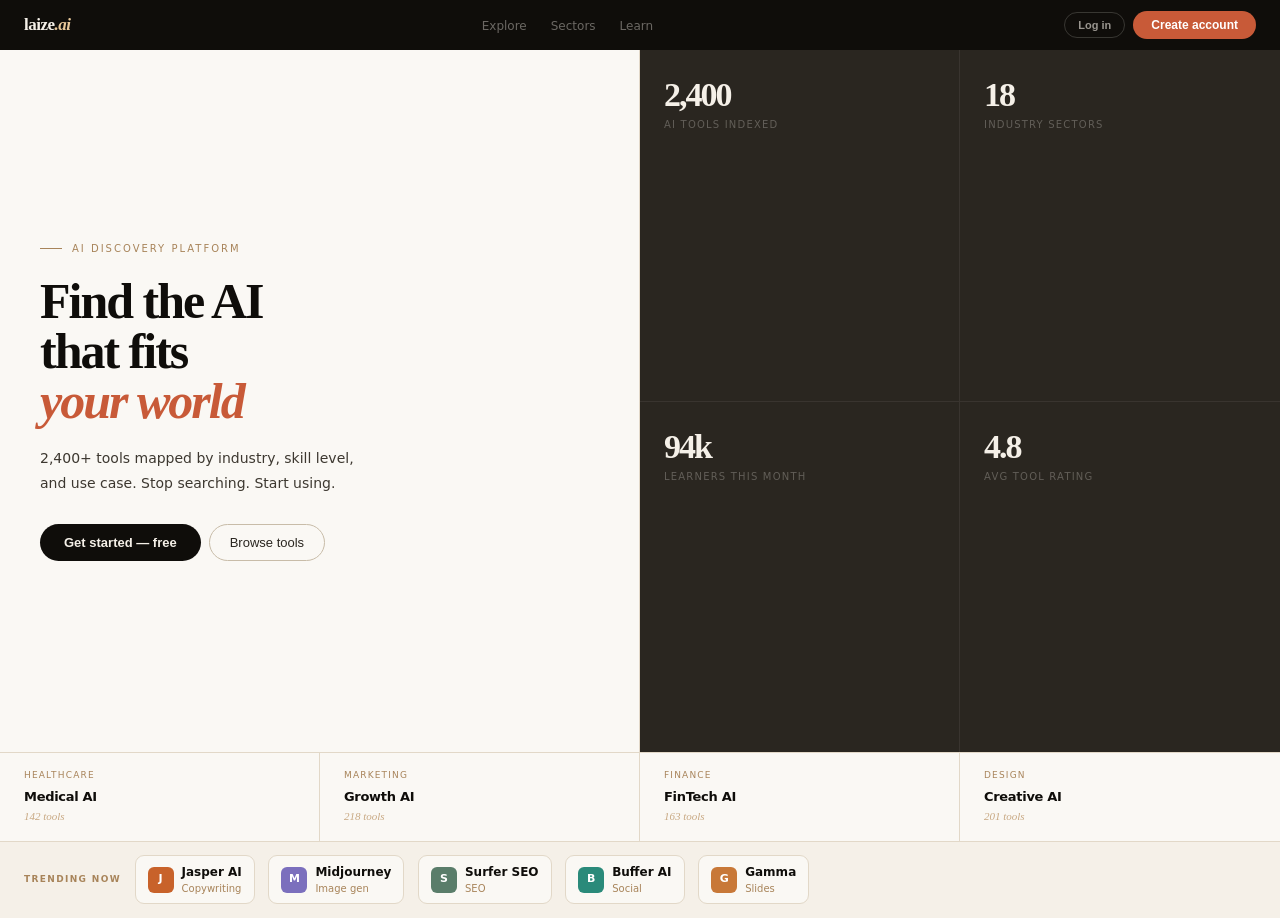
==== index.html @ 20dba7f0 "Add files via upload" ====
<!DOCTYPE html>
<html lang="en">
<head>
<meta charset="UTF-8"/>
<meta name="viewport" content="width=device-width,initial-scale=1.0"/>
<title>laize.ai — Find the AI that fits your world</title>
<style>
*{box-sizing:border-box;margin:0;padding:0}
:root{
  --ink:#0f0d0a;--ink2:#2a2620;--ink3:#3d3830;
  --sand:#f5f0e8;--sand2:#ede6d8;--sand3:#e2d8c8;--sand4:#c8bca8;
  --warm:#c8a882;--warm2:#a8845a;
  --sage2:#5a7d6a;--sage3:#d8e8dc;
  --rust:#c85a38;--rust2:#e87850;--rust3:#f5e0d8;
  --clay2:#e8c89a;
  --cream:#faf8f4;--r:12px;
}
*,*::before,*::after{box-sizing:border-box}
html{scroll-behavior:smooth}
body{
  background:var(--sand2);
  font-family:system-ui,-apple-system,'Segoe UI',sans-serif;
  color:var(--ink);line-height:1.5;font-size:14px;
  -webkit-font-smoothing:antialiased;min-height:100vh;
}

/* ── SCREEN ROUTING ── */
.screen{display:none}
.screen.active{display:block}
.hidden{display:none!important}

/* ── NAV ── */
.nav{
  background:var(--ink);height:50px;
  display:flex;align-items:center;justify-content:space-between;
  padding:0 1.5rem;position:sticky;top:0;z-index:99;
}
.logo{
  font-family:Georgia,serif;font-size:17px;font-weight:700;
  color:var(--sand);letter-spacing:-.5px;text-decoration:none;
}
.logo em{font-style:italic;color:var(--clay2)}
.nav-links{display:flex;gap:1.5rem;list-style:none}
.nav-links a{
  font-size:12px;color:rgba(245,240,232,.4);
  text-decoration:none;transition:color .2s;cursor:pointer;
}
.nav-links a:hover,.nav-links a.on{color:var(--sand)}
.nav-r{display:flex;gap:8px;align-items:center}
.nav-user{font-size:11px;color:rgba(245,240,232,.35)}
.pill{
  background:var(--rust);color:#fff;border:none;
  border-radius:100px;padding:7px 18px;font-size:12px;
  font-weight:600;cursor:pointer;transition:all .2s;white-space:nowrap;
}
.pill:hover{background:var(--rust2)}
.pill.ghost{
  background:transparent;
  border:1.5px solid rgba(245,240,232,.18);
  color:rgba(245,240,232,.6);
}
.pill.ghost:hover{border-color:rgba(245,240,232,.45);color:var(--sand)}
.pill.sm{padding:6px 13px;font-size:11px}

/* ── BUTTONS ── */
.btn-ink{
  background:var(--ink);color:var(--sand);border:none;
  border-radius:100px;padding:11px 24px;font-size:13px;
  font-weight:600;cursor:pointer;transition:all .2s;
}
.btn-ink:hover{background:var(--ink2)}
.btn-out{
  background:transparent;color:var(--ink2);
  border:1.5px solid var(--sand4);border-radius:100px;
  padding:10px 20px;font-size:13px;cursor:pointer;transition:all .2s;
}
.btn-out:hover{border-color:var(--ink2)}

/* ── BADGES ── */
.bdg{border-radius:100px;padding:3px 9px;font-size:10px;font-weight:600}
.bdg-free{background:var(--sage3);color:var(--sage2)}
.bdg-paid{background:var(--rust3);color:var(--rust)}
.bdg-level{background:var(--sand3);color:var(--warm2)}

/* ─────────────────────────
   SCREEN B — LANDING
───────────────────────── */
.b-hero{
  display:grid;grid-template-columns:1fr 1fr;
  min-height:calc(100vh - 50px - 96px - 52px);
}
.b-left{
  padding:3rem 2.5rem;display:flex;flex-direction:column;
  justify-content:center;border-right:1px solid var(--sand3);
  background:var(--cream);
}
.b-eye{
  font-size:10px;letter-spacing:.2em;text-transform:uppercase;
  color:var(--warm2);margin-bottom:1.25rem;
  display:flex;align-items:center;gap:10px;
}
.b-eye::before{
  content:'';width:22px;height:1px;
  background:var(--warm2);flex-shrink:0;
}
.b-h1{
  font-family:Georgia,serif;
  font-size:clamp(30px,4vw,50px);font-weight:700;
  letter-spacing:-2px;line-height:1;color:var(--ink);
  margin-bottom:1.25rem;
}
.b-h1 em{font-style:italic;color:var(--rust)}
.b-sub{
  font-size:14px;color:var(--ink3);line-height:1.8;
  max-width:320px;margin-bottom:1.75rem;
}
.b-acts{display:flex;gap:8px}
.b-right{
  background:var(--ink2);
  display:grid;grid-template-columns:1fr 1fr;
}
.b-stat{
  padding:1.75rem 1.5rem;
  border-right:1px solid rgba(245,240,232,.07);
  border-bottom:1px solid rgba(245,240,232,.07);
}
.b-stat:nth-child(2){border-right:none}
.b-stat:nth-child(3){border-bottom:none}
.b-stat:nth-child(4){border-right:none;border-bottom:none}
.b-sn{
  font-family:Georgia,serif;font-size:34px;font-weight:700;
  color:var(--sand);letter-spacing:-2px;line-height:1;
}
.b-sl{
  font-size:10px;color:rgba(245,240,232,.28);
  text-transform:uppercase;letter-spacing:.12em;margin-top:5px;
}
.b-secs{
  display:grid;grid-template-columns:repeat(4,1fr);
  background:var(--cream);border-top:1px solid var(--sand3);
}
.b-sec{
  padding:1rem 1.5rem;border-right:1px solid var(--sand3);
  cursor:pointer;transition:background .2s;
}
.b-sec:last-child{border-right:none}
.b-sec:hover{background:var(--sand)}
.b-sec-l{
  font-size:9px;letter-spacing:.13em;text-transform:uppercase;
  color:var(--warm2);margin-bottom:4px;
}
.b-sec-n{
  font-size:13px;font-weight:700;color:var(--ink);
  letter-spacing:-.3px;margin-bottom:2px;
}
.b-sec-c{
  font-size:11px;color:var(--warm);
  font-family:Georgia,serif;font-style:italic;
}
.b-bar{
  background:var(--sand);border-top:1px solid var(--sand3);
  padding:.85rem 1.5rem;display:flex;
  align-items:center;gap:.85rem;overflow-x:auto;
}
.b-bar-l{
  font-size:9px;letter-spacing:.15em;text-transform:uppercase;
  color:var(--warm2);font-weight:600;white-space:nowrap;
}
.b-chip{
  background:var(--cream);border:1px solid var(--sand3);
  border-radius:9px;padding:7px 12px;
  display:flex;align-items:center;gap:8px;
  cursor:pointer;transition:all .2s;flex-shrink:0;
}
.b-chip:hover{border-color:var(--warm);background:#fff}
.tlogo{
  width:26px;height:26px;border-radius:6px;
  font-size:11px;font-weight:800;color:#fff;
  display:flex;align-items:center;justify-content:center;flex-shrink:0;
}
.tn{font-size:12px;font-weight:700;color:var(--ink)}
.tc{font-size:10px;color:var(--warm2)}

/* ─────────────────────────
   SCREEN OB — ONBOARDING
───────────────────────── */
.trail{
  display:flex;align-items:center;
  padding:.85rem 1.5rem;background:var(--sand);
  border-bottom:1px solid var(--sand3);
}
.ts{
  display:flex;align-items:center;gap:7px;
  font-size:10px;letter-spacing:.1em;
  text-transform:uppercase;font-weight:600;color:var(--sand4);
}
.ts.done{color:var(--sage2)}
.ts.active{color:var(--ink)}
.td{
  width:20px;height:20px;border-radius:50%;
  border:1.5px solid currentColor;
  display:flex;align-items:center;justify-content:center;
  font-size:9px;flex-shrink:0;transition:all .3s;
}
.ts.done .td{background:var(--sage2);border-color:var(--sage2);color:#fff}
.ts.active .td{background:var(--ink);border-color:var(--ink);color:var(--sand)}
.tl{
  flex:1;height:1px;background:var(--sand3);
  margin:0 7px;max-width:40px;transition:background .3s;
}
.tl.done{background:var(--sage2)}
.ob-wrap{
  background:var(--cream);
  min-height:calc(100vh - 100px);
  display:flex;align-items:center;
  justify-content:center;padding:2.5rem 1.5rem;
}
.ob-in{width:100%;max-width:520px}
.ob-sl{
  font-size:9px;letter-spacing:.2em;text-transform:uppercase;
  color:var(--warm2);margin-bottom:1.25rem;text-align:center;
}
.ob-h{
  font-family:Georgia,serif;font-size:26px;font-weight:700;
  letter-spacing:-1px;color:var(--ink);
  text-align:center;margin-bottom:.4rem;
}
.ob-h em{font-style:italic;color:var(--rust)}
.ob-sub{
  font-size:13px;color:var(--warm2);
  text-align:center;margin-bottom:2rem;
}
.ob-grid{
  display:grid;grid-template-columns:1fr 1fr;
  gap:9px;margin-bottom:1.75rem;
}
.ob-card{
  background:var(--sand);border:1.5px solid var(--sand3);
  border-radius:var(--r);padding:1.1rem 1rem;
  cursor:pointer;transition:all .2s;
  text-align:center;user-select:none;
}
.ob-card:hover{border-color:var(--warm);background:var(--cream)}
.ob-card.picked{border-color:var(--ink);background:var(--ink)}
.ob-card.picked .ob-ct{color:var(--sand)}
.ob-card.picked .ob-cs{color:rgba(245,240,232,.4)}
.ob-ci{font-size:22px;margin-bottom:7px}
.ob-ct{
  font-size:13px;font-weight:700;color:var(--ink);
  margin-bottom:2px;letter-spacing:-.3px;
}
.ob-cs{font-size:11px;color:var(--warm2)}
.ob-foot{display:flex;justify-content:space-between;align-items:center}
.ob-skip{
  font-size:11px;color:var(--warm2);cursor:pointer;
  text-decoration:underline;text-underline-offset:3px;
  transition:color .2s;
}
.ob-skip:hover{color:var(--ink2)}
.ob-btn{
  background:var(--ink);color:var(--sand);border:none;
  border-radius:100px;padding:11px 28px;font-size:12px;
  font-weight:600;cursor:pointer;transition:all .2s;
  opacity:.32;pointer-events:none;
}
.ob-btn.ready{opacity:1;pointer-events:all}
.ob-btn.ready:hover{background:var(--ink2)}

/* ─────────────────────────
   SHARED SHELL (A + C)
───────────────────────── */
.shell{
  display:grid;grid-template-columns:186px 1fr;
  min-height:calc(100vh - 50px);background:var(--cream);
}
.sb{
  background:var(--ink);padding:1.35rem 1.1rem;
  display:flex;flex-direction:column;gap:3px;
  position:sticky;top:50px;
  height:calc(100vh - 50px);overflow-y:auto;
}
.sb-logo{
  font-family:Georgia,serif;font-size:16px;font-weight:700;
  color:var(--sand);letter-spacing:-.5px;
  padding-bottom:1.1rem;
  border-bottom:1px solid rgba(245,240,232,.08);
  margin-bottom:.65rem;
}
.sb-logo em{font-style:italic;color:var(--clay2)}
.snav{
  display:flex;align-items:center;gap:8px;
  padding:8px 10px;border-radius:8px;
  font-size:12px;color:rgba(245,240,232,.42);
  cursor:pointer;transition:all .2s;
}
.snav:hover,.snav.on{
  background:rgba(245,240,232,.08);color:var(--sand);
}
.sdot{
  width:5px;height:5px;border-radius:50%;
  background:var(--rust);flex-shrink:0;
  opacity:0;transition:opacity .2s;
}
.snav.on .sdot{opacity:1}
.slbl{
  font-size:9px;letter-spacing:.14em;text-transform:uppercase;
  color:rgba(245,240,232,.2);
  margin:.9rem 0 .3rem 10px;font-weight:600;
}
.sitm{
  padding:6px 10px;border-radius:7px;
  font-size:11px;color:rgba(245,240,232,.35);
  cursor:pointer;transition:all .2s;
}
.sitm:hover{
  background:rgba(245,240,232,.06);
  color:rgba(245,240,232,.62);
}
.sitm.muted{color:rgba(245,240,232,.16)}
.sb-foot{
  margin-top:auto;padding-top:.85rem;
  border-top:1px solid rgba(245,240,232,.07);
}
.suser{display:flex;align-items:center;gap:8px}
.sav{
  width:28px;height:28px;border-radius:50%;
  background:var(--rust3);display:flex;
  align-items:center;justify-content:center;
  font-size:10px;font-weight:700;color:var(--rust);flex-shrink:0;
}
.sun{font-size:11px;font-weight:600;color:rgba(245,240,232,.52)}
.sur{font-size:10px;color:rgba(245,240,232,.22)}
.main{padding:1.5rem;overflow:hidden}
.sec-lbl{
  font-size:9px;letter-spacing:.13em;
  text-transform:uppercase;color:var(--warm2);font-weight:600;
}

/* ── SCREEN A COMPONENTS ── */
.welcome{
  background:var(--ink);border-radius:var(--r);
  padding:1.35rem;margin-bottom:1.1rem;
  display:flex;justify-content:space-between;
  align-items:center;gap:1rem;
}
.wh{
  font-family:Georgia,serif;font-size:19px;font-weight:700;
  color:var(--sand);letter-spacing:-.5px;margin-bottom:3px;
}
.wh em{font-style:italic;color:var(--clay2)}
.ws{font-size:12px;color:rgba(245,240,232,.38)}
.wbdg{
  background:rgba(200,90,56,.22);
  border:1px solid rgba(200,90,56,.32);
  border-radius:100px;padding:5px 14px;
  font-size:11px;font-weight:600;color:var(--rust2);
  white-space:nowrap;flex-shrink:0;
}
.stat-row{display:grid;gap:9px;margin-bottom:1.1rem}
.sc{
  background:var(--sand);border:1px solid var(--sand3);
  border-radius:var(--r);padding:1rem;
  cursor:pointer;transition:all .2s;
}
.sc:hover{
  border-color:var(--warm);background:var(--cream);
  transform:translateY(-2px);
}
.sc-l{
  font-size:9px;letter-spacing:.13em;text-transform:uppercase;
  color:var(--warm2);margin-bottom:.5rem;font-weight:600;
}
.sc-v{
  font-family:Georgia,serif;font-size:26px;font-weight:700;
  color:var(--ink);letter-spacing:-1px;line-height:1;
}
.sc-s{font-size:11px;color:var(--warm2);margin-top:3px}
.tool-list{
  display:flex;flex-direction:column;
  gap:7px;margin-top:.65rem;
}
.ti-row{
  background:var(--sand);border:1px solid var(--sand3);
  border-radius:var(--r);padding:.8rem 1rem;
  display:flex;align-items:center;gap:11px;
  cursor:pointer;transition:all .2s;
}
.ti-row:hover{border-color:var(--warm);background:var(--cream)}
.tl32{
  width:32px;height:32px;border-radius:8px;
  font-size:13px;font-weight:800;color:#fff;
  display:flex;align-items:center;justify-content:center;flex-shrink:0;
}
.ti-n{font-size:13px;font-weight:700;color:var(--ink)}
.ti-c{font-size:11px;color:var(--warm2)}
.ti-row .bdg{margin-left:auto}

/* ── SCREEN C COMPONENTS ── */
.panel{
  background:var(--sand);border:1px solid var(--sand3);
  border-radius:var(--r);padding:1rem;
}
.pl{
  font-size:9px;letter-spacing:.13em;text-transform:uppercase;
  color:var(--warm2);margin-bottom:.85rem;font-weight:600;
}
.sl-row{display:flex;align-items:center;gap:9px;margin-bottom:7px}
.sl-row:last-child{margin-bottom:0}
.sl-dot{width:6px;height:6px;border-radius:50%;flex-shrink:0}
.sl-n{font-size:13px;font-weight:600;color:var(--ink);flex:1}
.sl-c{font-size:11px;color:var(--warm2)}
.pr-item{margin-bottom:9px}
.pr-item:last-child{margin-bottom:0}
.pr-head{
  display:flex;justify-content:space-between;
  font-size:12px;color:var(--ink2);
  margin-bottom:4px;font-weight:500;
}
.pr-pct{font-size:10px;color:var(--warm2)}
.pr-pct.done{color:var(--sage2)}
.pr-track{
  background:var(--sand3);border-radius:100px;
  height:3.5px;overflow:hidden;
}
.pr-fill{
  height:100%;border-radius:100px;
  background:var(--ink);transition:width .5s;
}
.pr-fill.r{background:var(--rust)}
.continue{
  margin-top:.85rem;background:var(--rust3);
  border-radius:8px;padding:.6rem .85rem;
  font-size:11px;color:var(--rust);font-weight:600;
  cursor:pointer;transition:background .2s;
}
.continue:hover{background:#eecfc5}
.tcard{
  background:var(--sand);border:1px solid var(--sand3);
  border-radius:var(--r);padding:.9rem;
  cursor:pointer;transition:all .2s;
}
.tcard:hover{
  border-color:var(--warm);background:var(--cream);
  transform:translateY(-2px);
}
.tcard-h{display:flex;align-items:center;gap:8px;margin-bottom:7px}
.tcard-n{font-size:13px;font-weight:700;color:var(--ink)}
.tcard-c{font-size:11px;color:var(--warm2);margin-bottom:7px}
.tcard-f{display:flex;gap:5px;flex-wrap:wrap}

/* ── RESPONSIVE ── */
@media(max-width:768px){
  .b-hero{grid-template-columns:1fr}
  .b-right{grid-template-columns:1fr 1fr;min-height:auto}
  .b-secs{grid-template-columns:1fr 1fr}
  .shell{grid-template-columns:1fr}
  .sb{display:none}
  .nav-links{display:none}
  .ob-grid{grid-template-columns:1fr}
}
@media(max-width:480px){
  .b-right{grid-template-columns:1fr}
  .b-secs{grid-template-columns:1fr}
}
</style>
</head>
<body>

<!-- ══════════════════════════════
     SCREEN B — LANDING PAGE
══════════════════════════════ -->
<div class="screen active" id="sc-b">
  <nav class="nav">
    <div class="logo">laize<em>.ai</em></div>
    <ul class="nav-links">
      <li><a>Explore</a></li>
      <li><a>Sectors</a></li>
      <li><a>Learn</a></li>
    </ul>
    <div class="nav-r">
      <button class="pill ghost sm" onclick="go('sc-ob')">Log in</button>
      <button class="pill" onclick="go('sc-ob')">Create account</button>
    </div>
  </nav>

  <div class="b-hero">
    <div class="b-left">
      <div class="b-eye">AI discovery platform</div>
      <h1 class="b-h1">Find the AI<br>that fits<br><em>your world</em></h1>
      <p class="b-sub">2,400+ tools mapped by industry, skill level, and use case. Stop searching. Start using.</p>
      <div class="b-acts">
        <button class="btn-ink" onclick="go('sc-ob')">Get started — free</button>
        <button class="btn-out">Browse tools</button>
      </div>
    </div>
    <div class="b-right">
      <div class="b-stat"><div class="b-sn">2,400</div><div class="b-sl">AI tools indexed</div></div>
      <div class="b-stat"><div class="b-sn">18</div><div class="b-sl">Industry sectors</div></div>
      <div class="b-stat"><div class="b-sn">94k</div><div class="b-sl">Learners this month</div></div>
      <div class="b-stat"><div class="b-sn">4.8</div><div class="b-sl">Avg tool rating</div></div>
    </div>
  </div>

  <div class="b-secs">
    <div class="b-sec"><div class="b-sec-l">Healthcare</div><div class="b-sec-n">Medical AI</div><div class="b-sec-c">142 tools</div></div>
    <div class="b-sec"><div class="b-sec-l">Marketing</div><div class="b-sec-n">Growth AI</div><div class="b-sec-c">218 tools</div></div>
    <div class="b-sec"><div class="b-sec-l">Finance</div><div class="b-sec-n">FinTech AI</div><div class="b-sec-c">163 tools</div></div>
    <div class="b-sec"><div class="b-sec-l">Design</div><div class="b-sec-n">Creative AI</div><div class="b-sec-c">201 tools</div></div>
  </div>

  <div class="b-bar">
    <div class="b-bar-l">Trending now</div>
    <div class="b-chip"><div class="tlogo" style="background:#c8622a">J</div><div><div class="tn">Jasper AI</div><div class="tc">Copywriting</div></div></div>
    <div class="b-chip"><div class="tlogo" style="background:#7b6fbd">M</div><div><div class="tn">Midjourney</div><div class="tc">Image gen</div></div></div>
    <div class="b-chip"><div class="tlogo" style="background:#5a7d6a">S</div><div><div class="tn">Surfer SEO</div><div class="tc">SEO</div></div></div>
    <div class="b-chip"><div class="tlogo" style="background:#2a8a7a">B</div><div><div class="tn">Buffer AI</div><div class="tc">Social</div></div></div>
    <div class="b-chip"><div class="tlogo" style="background:#c87838">G</div><div><div class="tn">Gamma</div><div class="tc">Slides</div></div></div>
  </div>
</div>


<!-- ══════════════════════════════
     SCREEN OB — ONBOARDING
══════════════════════════════ -->
<div class="screen" id="sc-ob">
  <nav class="nav">
    <div class="logo">laize<em>.ai</em></div>
    <button class="pill ghost sm" onclick="go('sc-b')">← Back</button>
  </nav>

  <div class="trail">
    <div class="ts done" id="tr1"><div class="td">✓</div><span>Account</span></div>
    <div class="tl done" id="tl1"></div>
    <div class="ts active" id="tr2"><div class="td">2</div><span>Your role</span></div>
    <div class="tl" id="tl2"></div>
    <div class="ts" id="tr3"><div class="td">3</div><span>First sector</span></div>
    <div class="tl" id="tl3"></div>
    <div class="ts" id="tr4"><div class="td">4</div><span>Done</span></div>
  </div>

  <div class="ob-wrap">

    <!-- Step 1: Role -->
    <div class="ob-in" id="ob-s1">
      <div class="ob-sl">Step 1 of 2</div>
      <h2 class="ob-h">What best describes <em>you?</em></h2>
      <p class="ob-sub">We'll personalise your recommendations and learning path.</p>
      <div class="ob-grid">
        <div class="ob-card" onclick="pick(this,'ob-b1')"><div class="ob-ci">📈</div><div class="ob-ct">Marketer</div><div class="ob-cs">Content, SEO, ads, growth</div></div>
        <div class="ob-card" onclick="pick(this,'ob-b1')"><div class="ob-ci">🎨</div><div class="ob-ct">Designer</div><div class="ob-cs">Visual, product, creative</div></div>
        <div class="ob-card" onclick="pick(this,'ob-b1')"><div class="ob-ci">💻</div><div class="ob-ct">Developer</div><div class="ob-cs">Code, APIs, automation</div></div>
        <div class="ob-card" onclick="pick(this,'ob-b1')"><div class="ob-ci">🏢</div><div class="ob-ct">Founder</div><div class="ob-cs">Strategy, ops, product</div></div>
        <div class="ob-card" onclick="pick(this,'ob-b1')"><div class="ob-ci">🎓</div><div class="ob-ct">Student</div><div class="ob-cs">Learning, research, study</div></div>
        <div class="ob-card" onclick="pick(this,'ob-b1')"><div class="ob-ci">🩺</div><div class="ob-ct">Healthcare</div><div class="ob-cs">Clinical, research, admin</div></div>
      </div>
      <div class="ob-foot">
        <span class="ob-skip" onclick="goStep2()">Skip for now</span>
        <button class="ob-btn" id="ob-b1" onclick="goStep2()">Next →</button>
      </div>
    </div>

    <!-- Step 2: Sector -->
    <div class="ob-in hidden" id="ob-s2">
      <div class="ob-sl">Step 2 of 2</div>
      <h2 class="ob-h">Pick your first <em>sector</em></h2>
      <p class="ob-sub">You can always add more later.</p>
      <div class="ob-grid">
        <div class="ob-card" onclick="pick(this,'ob-b2')"><div class="ob-ci">📈</div><div class="ob-ct">Marketing</div><div class="ob-cs">218 tools</div></div>
        <div class="ob-card" onclick="pick(this,'ob-b2')"><div class="ob-ci">🩺</div><div class="ob-ct">Healthcare</div><div class="ob-cs">142 tools</div></div>
        <div class="ob-card" onclick="pick(this,'ob-b2')"><div class="ob-ci">💰</div><div class="ob-ct">Finance</div><div class="ob-cs">163 tools</div></div>
        <div class="ob-card" onclick="pick(this,'ob-b2')"><div class="ob-ci">🎨</div><div class="ob-ct">Design</div><div class="ob-cs">201 tools</div></div>
        <div class="ob-card" onclick="pick(this,'ob-b2')"><div class="ob-ci">⚖️</div><div class="ob-ct">Legal</div><div class="ob-cs">97 tools</div></div>
        <div class="ob-card" onclick="pick(this,'ob-b2')"><div class="ob-ci">🎓</div><div class="ob-ct">Education</div><div class="ob-cs">186 tools</div></div>
      </div>
      <div class="ob-foot">
        <span class="ob-skip" onclick="go('sc-a')">Skip for now</span>
        <button class="ob-btn" id="ob-b2" onclick="go('sc-a')">Enter laize →</button>
      </div>
    </div>

  </div>
</div>


<!-- ══════════════════════════════
     SCREEN A — APP SHELL
══════════════════════════════ -->
<div class="screen" id="sc-a">
  <nav class="nav">
    <div class="logo">laize<em>.ai</em></div>
    <ul class="nav-links">
      <li><a class="on">Explore</a></li>
      <li><a>Compare</a></li>
      <li><a>Learn</a></li>
    </ul>
    <div class="nav-r">
      <span class="nav-user">Alex M.</span>
      <button class="pill" onclick="go('sc-c')">My dashboard →</button>
    </div>
  </nav>

  <div class="shell">
    <aside class="sb">
      <div class="sb-logo">laize<em>.ai</em></div>
      <div class="snav on"><div class="sdot"></div>Explore</div>
      <div class="snav"><div class="sdot"></div>Sectors</div>
      <div class="snav"><div class="sdot"></div>Compare</div>
      <div class="snav"><div class="sdot"></div>Learn</div>
      <div class="slbl">Your sectors</div>
      <div class="sitm">Marketing</div>
      <div class="sitm">Design</div>
      <div class="sitm muted">+ Add sector</div>
      <div class="sb-foot">
        <div class="suser">
          <div class="sav">AM</div>
          <div><div class="sun">Alex M.</div><div class="sur">Marketer</div></div>
        </div>
      </div>
    </aside>

    <main class="main">
      <div class="welcome">
        <div>
          <div class="wh">Welcome to laize, <em>Alex</em></div>
          <div class="ws">Your marketing toolkit is ready — 218 tools waiting.</div>
        </div>
        <div class="wbdg">New member</div>
      </div>

      <div class="stat-row" style="grid-template-columns:1fr 1fr">
        <div class="sc"><div class="sc-l">Your sector</div><div class="sc-v">218</div><div class="sc-s">Marketing tools curated for you</div></div>
        <div class="sc"><div class="sc-l">Learning path</div><div class="sc-v">4</div><div class="sc-s">Modules ready · start anytime</div></div>
      </div>

      <div class="sec-lbl" style="margin-bottom:.65rem">Recommended for marketers</div>
      <div class="tool-list">
        <div class="ti-row">
          <div class="tl32" style="background:#c8622a">J</div>
          <div><div class="ti-n">Jasper AI</div><div class="ti-c">Copywriting · Beginner</div></div>
          <span class="bdg bdg-paid">Paid</span>
        </div>
        <div class="ti-row">
          <div class="tl32" style="background:#5a7d6a">S</div>
          <div><div class="ti-n">Surfer SEO</div><div class="ti-c">SEO · Intermediate</div></div>
          <span class="bdg bdg-paid">Paid</span>
        </div>
        <div class="ti-row">
          <div class="tl32" style="background:#2a8a7a">B</div>
          <div><div class="ti-n">Buffer AI</div><div class="ti-c">Social media · Beginner</div></div>
          <span class="bdg bdg-free">Free tier</span>
        </div>
      </div>
    </main>
  </div>
</div>


<!-- ══════════════════════════════
     SCREEN C — DASHBOARD
══════════════════════════════ -->
<div class="screen" id="sc-c">
  <nav class="nav">
    <div class="logo">laize<em>.ai</em></div>
    <ul class="nav-links">
      <li><a>Explore</a></li>
      <li><a>Compare</a></li>
      <li><a class="on">Dashboard</a></li>
    </ul>
    <div class="nav-r">
      <span class="nav-user">Alex M.</span>
      <button class="pill ghost sm" onclick="go('sc-a')">← Explore</button>
    </div>
  </nav>

  <div class="shell">
    <aside class="sb">
      <div class="sb-logo">laize<em>.ai</em></div>
      <div class="snav"><div class="sdot"></div>Explore</div>
      <div class="snav"><div class="sdot"></div>Sectors</div>
      <div class="snav"><div class="sdot"></div>Compare</div>
      <div class="snav on"><div class="sdot"></div>Dashboard</div>
      <div class="slbl">Your sectors</div>
      <div class="sitm">Marketing</div>
      <div class="sitm">Design</div>
      <div class="sitm muted">+ Add sector</div>
      <div class="sb-foot">
        <div class="suser">
          <div class="sav">AM</div>
          <div><div class="sun">Alex M.</div><div class="sur">Marketer</div></div>
        </div>
      </div>
    </aside>

    <main class="main">
      <div class="sec-lbl" style="margin-bottom:1rem">Your overview</div>

      <div class="stat-row" style="grid-template-columns:repeat(3,1fr)">
        <div class="sc"><div class="sc-l">Tools saved</div><div class="sc-v">12</div><div class="sc-s">across 2 sectors</div></div>
        <div class="sc"><div class="sc-l">Path progress</div><div class="sc-v">35%</div><div class="sc-s">AI for marketers</div></div>
        <div class="sc"><div class="sc-l">Streak</div><div class="sc-v">6d</div><div class="sc-s">Keep it going</div></div>
      </div>

      <div style="display:grid;grid-template-columns:1fr 1fr;gap:9px;margin-bottom:1.1rem">
        <div class="panel">
          <div class="pl">Top sectors for you</div>
          <div class="sl-row"><div class="sl-dot" style="background:#c85a38"></div><div class="sl-n">Marketing</div><div class="sl-c">218 tools</div></div>
          <div class="sl-row"><div class="sl-dot" style="background:#5a7d6a"></div><div class="sl-n">Design</div><div class="sl-c">201 tools</div></div>
          <div class="sl-row"><div class="sl-dot" style="background:#d4a878"></div><div class="sl-n">Engineering</div><div class="sl-c">175 tools</div></div>
          <div class="sl-row"><div class="sl-dot" style="background:#a8845a"></div><div class="sl-n">Education</div><div class="sl-c">186 tools</div></div>
        </div>
        <div class="panel">
          <div class="pl">Learning path</div>
          <div class="pr-item">
            <div class="pr-head"><span>AI fundamentals</span><span class="pr-pct done">Done</span></div>
            <div class="pr-track"><div class="pr-fill" style="width:100%"></div></div>
          </div>
          <div class="pr-item">
            <div class="pr-head"><span>AI copywriting</span><span class="pr-pct">60%</span></div>
            <div class="pr-track"><div class="pr-fill r" style="width:60%"></div></div>
          </div>
          <div class="pr-item">
            <div class="pr-head"><span>SEO with AI</span><span class="pr-pct">0%</span></div>
            <div class="pr-track"><div class="pr-fill" style="width:0%"></div></div>
          </div>
          <div class="pr-item">
            <div class="pr-head"><span>Campaign automation</span><span class="pr-pct">0%</span></div>
            <div class="pr-track"><div class="pr-fill" style="width:0%"></div></div>
          </div>
          <div class="continue">Continue: AI copywriting →</div>
        </div>
      </div>

      <div class="sec-lbl" style="margin-bottom:.65rem">Saved tools</div>
      <div style="display:grid;grid-template-columns:repeat(3,1fr);gap:9px">
        <div class="tcard">
          <div class="tcard-h"><div class="tl32" style="background:#c8622a">J</div><div class="tcard-n">Jasper AI</div></div>
          <div class="tcard-c">Marketing · Copywriting</div>
          <div class="tcard-f"><span class="bdg bdg-paid">Paid</span><span class="bdg bdg-level">Beginner</span></div>
        </div>
        <div class="tcard">
          <div class="tcard-h"><div class="tl32" style="background:#7b6fbd">M</div><div class="tcard-n">Midjourney</div></div>
          <div class="tcard-c">Design · Image gen</div>
          <div class="tcard-f"><span class="bdg bdg-paid">Paid</span><span class="bdg bdg-level">Beginner</span></div>
        </div>
        <div class="tcard">
          <div class="tcard-h"><div class="tl32" style="background:#2a8a7a">B</div><div class="tcard-n">Buffer AI</div></div>
          <div class="tcard-c">Marketing · Social</div>
          <div class="tcard-f"><span class="bdg bdg-free">Free tier</span><span class="bdg bdg-level">Beginner</span></div>
        </div>
      </div>
    </main>
  </div>
</div>


<script>
function go(id) {
  document.querySelectorAll('.screen').forEach(s => s.classList.remove('active'));
  document.getElementById(id).classList.add('active');
  window.scrollTo({ top: 0, behavior: 'smooth' });
}

function pick(el, btnId) {
  el.closest('.ob-in').querySelectorAll('.ob-card').forEach(c => c.classList.remove('picked'));
  el.classList.add('picked');
  document.getElementById(btnId).classList.add('ready');
}

function goStep2() {
  document.getElementById('ob-s1').classList.add('hidden');
  document.getElementById('ob-s2').classList.remove('hidden');
  const t2 = document.getElementById('tr2');
  t2.className = 'ts done';
  t2.querySelector('.td').textContent = '✓';
  document.getElementById('tr3').className = 'ts active';
  document.getElementById('tl2').classList.add('done');
}

document.addEventListener('keydown', e => {
  if (e.key === 'Escape') go('sc-b');
});
</script>

</body>
</html>
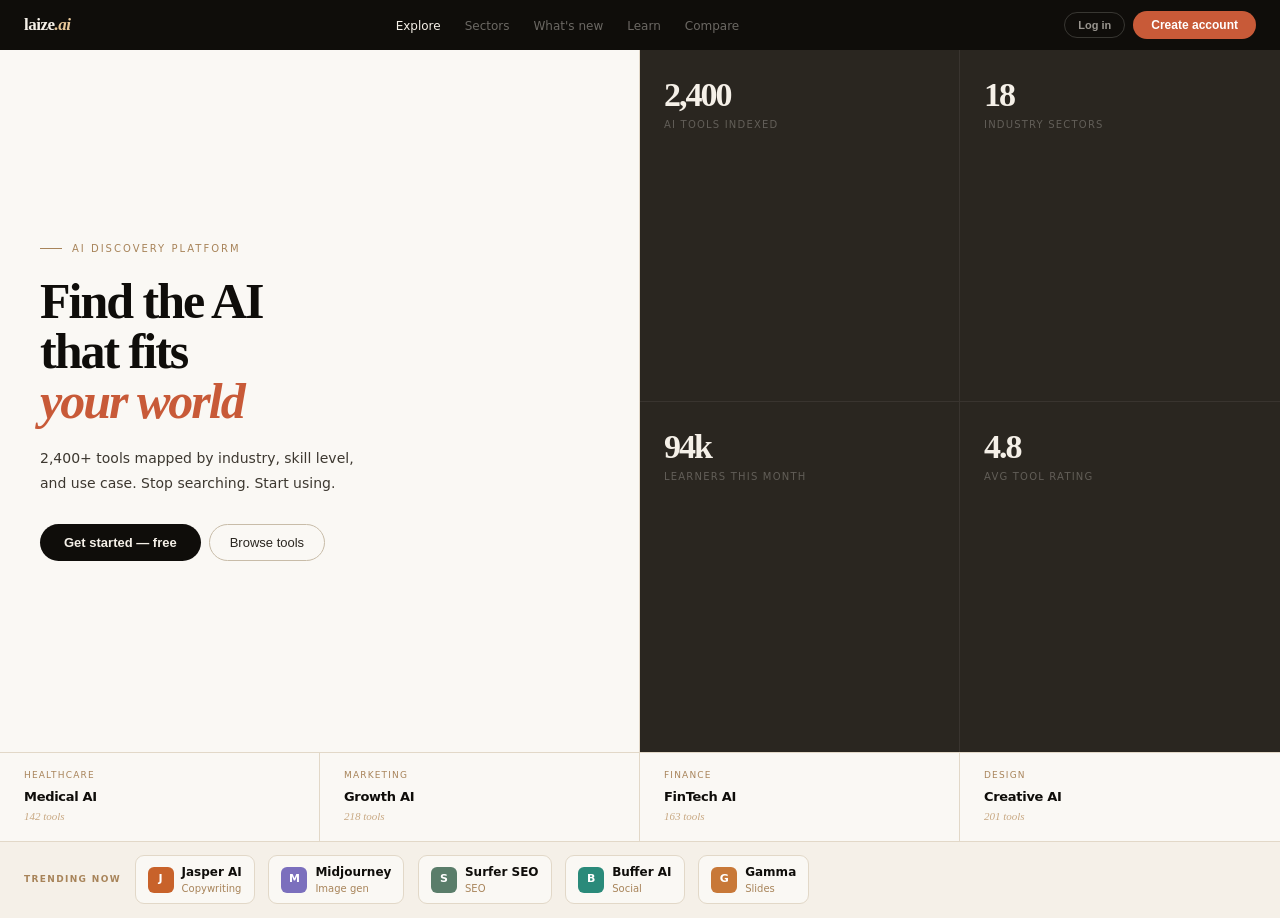
==== commit 4ae9a3bc: "index.html" ====
--- a/index.html
+++ b/index.html
@@ -24,7 +24,6 @@
   -webkit-font-smoothing:antialiased;min-height:100vh;
 }
 
-/* ── SCREEN ROUTING ── */
 .screen{display:none}
 .screen.active{display:block}
 .hidden{display:none!important}
@@ -82,9 +81,7 @@
 .bdg-paid{background:var(--rust3);color:var(--rust)}
 .bdg-level{background:var(--sand3);color:var(--warm2)}
 
-/* ─────────────────────────
-   SCREEN B — LANDING
-───────────────────────── */
+/* ── LANDING ── */
 .b-hero{
   display:grid;grid-template-columns:1fr 1fr;
   min-height:calc(100vh - 50px - 96px - 52px);
@@ -99,26 +96,16 @@
   color:var(--warm2);margin-bottom:1.25rem;
   display:flex;align-items:center;gap:10px;
 }
-.b-eye::before{
-  content:'';width:22px;height:1px;
-  background:var(--warm2);flex-shrink:0;
-}
+.b-eye::before{content:'';width:22px;height:1px;background:var(--warm2);flex-shrink:0}
 .b-h1{
   font-family:Georgia,serif;
   font-size:clamp(30px,4vw,50px);font-weight:700;
-  letter-spacing:-2px;line-height:1;color:var(--ink);
-  margin-bottom:1.25rem;
+  letter-spacing:-2px;line-height:1;color:var(--ink);margin-bottom:1.25rem;
 }
 .b-h1 em{font-style:italic;color:var(--rust)}
-.b-sub{
-  font-size:14px;color:var(--ink3);line-height:1.8;
-  max-width:320px;margin-bottom:1.75rem;
-}
+.b-sub{font-size:14px;color:var(--ink3);line-height:1.8;max-width:320px;margin-bottom:1.75rem}
 .b-acts{display:flex;gap:8px}
-.b-right{
-  background:var(--ink2);
-  display:grid;grid-template-columns:1fr 1fr;
-}
+.b-right{background:var(--ink2);display:grid;grid-template-columns:1fr 1fr}
 .b-stat{
   padding:1.75rem 1.5rem;
   border-right:1px solid rgba(245,240,232,.07);
@@ -127,283 +114,105 @@
 .b-stat:nth-child(2){border-right:none}
 .b-stat:nth-child(3){border-bottom:none}
 .b-stat:nth-child(4){border-right:none;border-bottom:none}
-.b-sn{
-  font-family:Georgia,serif;font-size:34px;font-weight:700;
-  color:var(--sand);letter-spacing:-2px;line-height:1;
-}
-.b-sl{
-  font-size:10px;color:rgba(245,240,232,.28);
-  text-transform:uppercase;letter-spacing:.12em;margin-top:5px;
-}
-.b-secs{
-  display:grid;grid-template-columns:repeat(4,1fr);
-  background:var(--cream);border-top:1px solid var(--sand3);
-}
-.b-sec{
-  padding:1rem 1.5rem;border-right:1px solid var(--sand3);
-  cursor:pointer;transition:background .2s;
-}
+.b-sn{font-family:Georgia,serif;font-size:34px;font-weight:700;color:var(--sand);letter-spacing:-2px;line-height:1}
+.b-sl{font-size:10px;color:rgba(245,240,232,.28);text-transform:uppercase;letter-spacing:.12em;margin-top:5px}
+.b-secs{display:grid;grid-template-columns:repeat(4,1fr);background:var(--cream);border-top:1px solid var(--sand3)}
+.b-sec{padding:1rem 1.5rem;border-right:1px solid var(--sand3);cursor:pointer;transition:background .2s}
 .b-sec:last-child{border-right:none}
 .b-sec:hover{background:var(--sand)}
-.b-sec-l{
-  font-size:9px;letter-spacing:.13em;text-transform:uppercase;
-  color:var(--warm2);margin-bottom:4px;
-}
-.b-sec-n{
-  font-size:13px;font-weight:700;color:var(--ink);
-  letter-spacing:-.3px;margin-bottom:2px;
-}
-.b-sec-c{
-  font-size:11px;color:var(--warm);
-  font-family:Georgia,serif;font-style:italic;
-}
+.b-sec-l{font-size:9px;letter-spacing:.13em;text-transform:uppercase;color:var(--warm2);margin-bottom:4px}
+.b-sec-n{font-size:13px;font-weight:700;color:var(--ink);letter-spacing:-.3px;margin-bottom:2px}
+.b-sec-c{font-size:11px;color:var(--warm);font-family:Georgia,serif;font-style:italic}
 .b-bar{
   background:var(--sand);border-top:1px solid var(--sand3);
-  padding:.85rem 1.5rem;display:flex;
-  align-items:center;gap:.85rem;overflow-x:auto;
-}
-.b-bar-l{
-  font-size:9px;letter-spacing:.15em;text-transform:uppercase;
-  color:var(--warm2);font-weight:600;white-space:nowrap;
-}
+  padding:.85rem 1.5rem;display:flex;align-items:center;gap:.85rem;overflow-x:auto;
+}
+.b-bar-l{font-size:9px;letter-spacing:.15em;text-transform:uppercase;color:var(--warm2);font-weight:600;white-space:nowrap}
 .b-chip{
-  background:var(--cream);border:1px solid var(--sand3);
-  border-radius:9px;padding:7px 12px;
-  display:flex;align-items:center;gap:8px;
-  cursor:pointer;transition:all .2s;flex-shrink:0;
+  background:var(--cream);border:1px solid var(--sand3);border-radius:9px;
+  padding:7px 12px;display:flex;align-items:center;gap:8px;
+  cursor:pointer;transition:all .2s;flex-shrink:0;text-decoration:none;
 }
 .b-chip:hover{border-color:var(--warm);background:#fff}
-.tlogo{
-  width:26px;height:26px;border-radius:6px;
-  font-size:11px;font-weight:800;color:#fff;
-  display:flex;align-items:center;justify-content:center;flex-shrink:0;
-}
+.tlogo{width:26px;height:26px;border-radius:6px;font-size:11px;font-weight:800;color:#fff;display:flex;align-items:center;justify-content:center;flex-shrink:0}
 .tn{font-size:12px;font-weight:700;color:var(--ink)}
 .tc{font-size:10px;color:var(--warm2)}
 
-/* ─────────────────────────
-   SCREEN OB — ONBOARDING
-───────────────────────── */
-.trail{
-  display:flex;align-items:center;
-  padding:.85rem 1.5rem;background:var(--sand);
-  border-bottom:1px solid var(--sand3);
-}
-.ts{
-  display:flex;align-items:center;gap:7px;
-  font-size:10px;letter-spacing:.1em;
-  text-transform:uppercase;font-weight:600;color:var(--sand4);
-}
-.ts.done{color:var(--sage2)}
-.ts.active{color:var(--ink)}
-.td{
-  width:20px;height:20px;border-radius:50%;
-  border:1.5px solid currentColor;
-  display:flex;align-items:center;justify-content:center;
-  font-size:9px;flex-shrink:0;transition:all .3s;
-}
+/* ── ONBOARDING ── */
+.trail{display:flex;align-items:center;padding:.85rem 1.5rem;background:var(--sand);border-bottom:1px solid var(--sand3)}
+.ts{display:flex;align-items:center;gap:7px;font-size:10px;letter-spacing:.1em;text-transform:uppercase;font-weight:600;color:var(--sand4)}
+.ts.done{color:var(--sage2)}.ts.active{color:var(--ink)}
+.td{width:20px;height:20px;border-radius:50%;border:1.5px solid currentColor;display:flex;align-items:center;justify-content:center;font-size:9px;flex-shrink:0;transition:all .3s}
 .ts.done .td{background:var(--sage2);border-color:var(--sage2);color:#fff}
 .ts.active .td{background:var(--ink);border-color:var(--ink);color:var(--sand)}
-.tl{
-  flex:1;height:1px;background:var(--sand3);
-  margin:0 7px;max-width:40px;transition:background .3s;
-}
+.tl{flex:1;height:1px;background:var(--sand3);margin:0 7px;max-width:40px;transition:background .3s}
 .tl.done{background:var(--sage2)}
-.ob-wrap{
-  background:var(--cream);
-  min-height:calc(100vh - 100px);
-  display:flex;align-items:center;
-  justify-content:center;padding:2.5rem 1.5rem;
-}
+.ob-wrap{background:var(--cream);min-height:calc(100vh - 100px);display:flex;align-items:center;justify-content:center;padding:2.5rem 1.5rem}
 .ob-in{width:100%;max-width:520px}
-.ob-sl{
-  font-size:9px;letter-spacing:.2em;text-transform:uppercase;
-  color:var(--warm2);margin-bottom:1.25rem;text-align:center;
-}
-.ob-h{
-  font-family:Georgia,serif;font-size:26px;font-weight:700;
-  letter-spacing:-1px;color:var(--ink);
-  text-align:center;margin-bottom:.4rem;
-}
+.ob-sl{font-size:9px;letter-spacing:.2em;text-transform:uppercase;color:var(--warm2);margin-bottom:1.25rem;text-align:center}
+.ob-h{font-family:Georgia,serif;font-size:26px;font-weight:700;letter-spacing:-1px;color:var(--ink);text-align:center;margin-bottom:.4rem}
 .ob-h em{font-style:italic;color:var(--rust)}
-.ob-sub{
-  font-size:13px;color:var(--warm2);
-  text-align:center;margin-bottom:2rem;
-}
-.ob-grid{
-  display:grid;grid-template-columns:1fr 1fr;
-  gap:9px;margin-bottom:1.75rem;
-}
-.ob-card{
-  background:var(--sand);border:1.5px solid var(--sand3);
-  border-radius:var(--r);padding:1.1rem 1rem;
-  cursor:pointer;transition:all .2s;
-  text-align:center;user-select:none;
-}
+.ob-sub{font-size:13px;color:var(--warm2);text-align:center;margin-bottom:2rem}
+.ob-grid{display:grid;grid-template-columns:1fr 1fr;gap:9px;margin-bottom:1.75rem}
+.ob-card{background:var(--sand);border:1.5px solid var(--sand3);border-radius:var(--r);padding:1.1rem 1rem;cursor:pointer;transition:all .2s;text-align:center;user-select:none}
 .ob-card:hover{border-color:var(--warm);background:var(--cream)}
 .ob-card.picked{border-color:var(--ink);background:var(--ink)}
 .ob-card.picked .ob-ct{color:var(--sand)}
 .ob-card.picked .ob-cs{color:rgba(245,240,232,.4)}
 .ob-ci{font-size:22px;margin-bottom:7px}
-.ob-ct{
-  font-size:13px;font-weight:700;color:var(--ink);
-  margin-bottom:2px;letter-spacing:-.3px;
-}
+.ob-ct{font-size:13px;font-weight:700;color:var(--ink);margin-bottom:2px;letter-spacing:-.3px}
 .ob-cs{font-size:11px;color:var(--warm2)}
 .ob-foot{display:flex;justify-content:space-between;align-items:center}
-.ob-skip{
-  font-size:11px;color:var(--warm2);cursor:pointer;
-  text-decoration:underline;text-underline-offset:3px;
-  transition:color .2s;
-}
+.ob-skip{font-size:11px;color:var(--warm2);cursor:pointer;text-decoration:underline;text-underline-offset:3px;transition:color .2s}
 .ob-skip:hover{color:var(--ink2)}
-.ob-btn{
-  background:var(--ink);color:var(--sand);border:none;
-  border-radius:100px;padding:11px 28px;font-size:12px;
-  font-weight:600;cursor:pointer;transition:all .2s;
-  opacity:.32;pointer-events:none;
-}
+.ob-btn{background:var(--ink);color:var(--sand);border:none;border-radius:100px;padding:11px 28px;font-size:12px;font-weight:600;cursor:pointer;transition:all .2s;opacity:.32;pointer-events:none}
 .ob-btn.ready{opacity:1;pointer-events:all}
 .ob-btn.ready:hover{background:var(--ink2)}
 
-/* ─────────────────────────
-   SHARED SHELL (A + C)
-───────────────────────── */
-.shell{
-  display:grid;grid-template-columns:186px 1fr;
-  min-height:calc(100vh - 50px);background:var(--cream);
-}
-.sb{
-  background:var(--ink);padding:1.35rem 1.1rem;
-  display:flex;flex-direction:column;gap:3px;
-  position:sticky;top:50px;
-  height:calc(100vh - 50px);overflow-y:auto;
-}
-.sb-logo{
-  font-family:Georgia,serif;font-size:16px;font-weight:700;
-  color:var(--sand);letter-spacing:-.5px;
-  padding-bottom:1.1rem;
-  border-bottom:1px solid rgba(245,240,232,.08);
-  margin-bottom:.65rem;
-}
+/* ── SHARED SHELL ── */
+.shell{display:grid;grid-template-columns:186px 1fr;min-height:calc(100vh - 50px);background:var(--cream)}
+.sb{background:var(--ink);padding:1.35rem 1.1rem;display:flex;flex-direction:column;gap:3px;position:sticky;top:50px;height:calc(100vh - 50px);overflow-y:auto}
+.sb-logo{font-family:Georgia,serif;font-size:16px;font-weight:700;color:var(--sand);letter-spacing:-.5px;padding-bottom:1.1rem;border-bottom:1px solid rgba(245,240,232,.08);margin-bottom:.65rem}
 .sb-logo em{font-style:italic;color:var(--clay2)}
-.snav{
-  display:flex;align-items:center;gap:8px;
-  padding:8px 10px;border-radius:8px;
-  font-size:12px;color:rgba(245,240,232,.42);
-  cursor:pointer;transition:all .2s;
-}
-.snav:hover,.snav.on{
-  background:rgba(245,240,232,.08);color:var(--sand);
-}
-.sdot{
-  width:5px;height:5px;border-radius:50%;
-  background:var(--rust);flex-shrink:0;
-  opacity:0;transition:opacity .2s;
-}
+.snav{display:flex;align-items:center;gap:8px;padding:8px 10px;border-radius:8px;font-size:12px;color:rgba(245,240,232,.42);cursor:pointer;transition:all .2s;text-decoration:none}
+.snav:hover,.snav.on{background:rgba(245,240,232,.08);color:var(--sand)}
+.sdot{width:5px;height:5px;border-radius:50%;background:var(--rust);flex-shrink:0;opacity:0;transition:opacity .2s}
 .snav.on .sdot{opacity:1}
-.slbl{
-  font-size:9px;letter-spacing:.14em;text-transform:uppercase;
-  color:rgba(245,240,232,.2);
-  margin:.9rem 0 .3rem 10px;font-weight:600;
-}
-.sitm{
-  padding:6px 10px;border-radius:7px;
-  font-size:11px;color:rgba(245,240,232,.35);
-  cursor:pointer;transition:all .2s;
-}
-.sitm:hover{
-  background:rgba(245,240,232,.06);
-  color:rgba(245,240,232,.62);
-}
+.slbl{font-size:9px;letter-spacing:.14em;text-transform:uppercase;color:rgba(245,240,232,.2);margin:.9rem 0 .3rem 10px;font-weight:600}
+.sitm{padding:6px 10px;border-radius:7px;font-size:11px;color:rgba(245,240,232,.35);cursor:pointer;transition:all .2s}
+.sitm:hover{background:rgba(245,240,232,.06);color:rgba(245,240,232,.62)}
 .sitm.muted{color:rgba(245,240,232,.16)}
-.sb-foot{
-  margin-top:auto;padding-top:.85rem;
-  border-top:1px solid rgba(245,240,232,.07);
-}
+.sb-foot{margin-top:auto;padding-top:.85rem;border-top:1px solid rgba(245,240,232,.07)}
 .suser{display:flex;align-items:center;gap:8px}
-.sav{
-  width:28px;height:28px;border-radius:50%;
-  background:var(--rust3);display:flex;
-  align-items:center;justify-content:center;
-  font-size:10px;font-weight:700;color:var(--rust);flex-shrink:0;
-}
+.sav{width:28px;height:28px;border-radius:50%;background:var(--rust3);display:flex;align-items:center;justify-content:center;font-size:10px;font-weight:700;color:var(--rust);flex-shrink:0}
 .sun{font-size:11px;font-weight:600;color:rgba(245,240,232,.52)}
 .sur{font-size:10px;color:rgba(245,240,232,.22)}
 .main{padding:1.5rem;overflow:hidden}
-.sec-lbl{
-  font-size:9px;letter-spacing:.13em;
-  text-transform:uppercase;color:var(--warm2);font-weight:600;
-}
-
-/* ── SCREEN A COMPONENTS ── */
-.welcome{
-  background:var(--ink);border-radius:var(--r);
-  padding:1.35rem;margin-bottom:1.1rem;
-  display:flex;justify-content:space-between;
-  align-items:center;gap:1rem;
-}
-.wh{
-  font-family:Georgia,serif;font-size:19px;font-weight:700;
-  color:var(--sand);letter-spacing:-.5px;margin-bottom:3px;
-}
+.sec-lbl{font-size:9px;letter-spacing:.13em;text-transform:uppercase;color:var(--warm2);font-weight:600}
+
+/* ── SCREEN A ── */
+.welcome{background:var(--ink);border-radius:var(--r);padding:1.35rem;margin-bottom:1.1rem;display:flex;justify-content:space-between;align-items:center;gap:1rem}
+.wh{font-family:Georgia,serif;font-size:19px;font-weight:700;color:var(--sand);letter-spacing:-.5px;margin-bottom:3px}
 .wh em{font-style:italic;color:var(--clay2)}
 .ws{font-size:12px;color:rgba(245,240,232,.38)}
-.wbdg{
-  background:rgba(200,90,56,.22);
-  border:1px solid rgba(200,90,56,.32);
-  border-radius:100px;padding:5px 14px;
-  font-size:11px;font-weight:600;color:var(--rust2);
-  white-space:nowrap;flex-shrink:0;
-}
+.wbdg{background:rgba(200,90,56,.22);border:1px solid rgba(200,90,56,.32);border-radius:100px;padding:5px 14px;font-size:11px;font-weight:600;color:var(--rust2);white-space:nowrap;flex-shrink:0}
 .stat-row{display:grid;gap:9px;margin-bottom:1.1rem}
-.sc{
-  background:var(--sand);border:1px solid var(--sand3);
-  border-radius:var(--r);padding:1rem;
-  cursor:pointer;transition:all .2s;
-}
-.sc:hover{
-  border-color:var(--warm);background:var(--cream);
-  transform:translateY(-2px);
-}
-.sc-l{
-  font-size:9px;letter-spacing:.13em;text-transform:uppercase;
-  color:var(--warm2);margin-bottom:.5rem;font-weight:600;
-}
-.sc-v{
-  font-family:Georgia,serif;font-size:26px;font-weight:700;
-  color:var(--ink);letter-spacing:-1px;line-height:1;
-}
+.sc{background:var(--sand);border:1px solid var(--sand3);border-radius:var(--r);padding:1rem;cursor:pointer;transition:all .2s}
+.sc:hover{border-color:var(--warm);background:var(--cream);transform:translateY(-2px)}
+.sc-l{font-size:9px;letter-spacing:.13em;text-transform:uppercase;color:var(--warm2);margin-bottom:.5rem;font-weight:600}
+.sc-v{font-family:Georgia,serif;font-size:26px;font-weight:700;color:var(--ink);letter-spacing:-1px;line-height:1}
 .sc-s{font-size:11px;color:var(--warm2);margin-top:3px}
-.tool-list{
-  display:flex;flex-direction:column;
-  gap:7px;margin-top:.65rem;
-}
-.ti-row{
-  background:var(--sand);border:1px solid var(--sand3);
-  border-radius:var(--r);padding:.8rem 1rem;
-  display:flex;align-items:center;gap:11px;
-  cursor:pointer;transition:all .2s;
-}
+.tool-list{display:flex;flex-direction:column;gap:7px;margin-top:.65rem}
+.ti-row{background:var(--sand);border:1px solid var(--sand3);border-radius:var(--r);padding:.8rem 1rem;display:flex;align-items:center;gap:11px;cursor:pointer;transition:all .2s}
 .ti-row:hover{border-color:var(--warm);background:var(--cream)}
-.tl32{
-  width:32px;height:32px;border-radius:8px;
-  font-size:13px;font-weight:800;color:#fff;
-  display:flex;align-items:center;justify-content:center;flex-shrink:0;
-}
+.tl32{width:32px;height:32px;border-radius:8px;font-size:13px;font-weight:800;color:#fff;display:flex;align-items:center;justify-content:center;flex-shrink:0}
 .ti-n{font-size:13px;font-weight:700;color:var(--ink)}
 .ti-c{font-size:11px;color:var(--warm2)}
 .ti-row .bdg{margin-left:auto}
 
-/* ── SCREEN C COMPONENTS ── */
-.panel{
-  background:var(--sand);border:1px solid var(--sand3);
-  border-radius:var(--r);padding:1rem;
-}
-.pl{
-  font-size:9px;letter-spacing:.13em;text-transform:uppercase;
-  color:var(--warm2);margin-bottom:.85rem;font-weight:600;
-}
+/* ── SCREEN C ── */
+.panel{background:var(--sand);border:1px solid var(--sand3);border-radius:var(--r);padding:1rem}
+.pl{font-size:9px;letter-spacing:.13em;text-transform:uppercase;color:var(--warm2);margin-bottom:.85rem;font-weight:600}
 .sl-row{display:flex;align-items:center;gap:9px;margin-bottom:7px}
 .sl-row:last-child{margin-bottom:0}
 .sl-dot{width:6px;height:6px;border-radius:50%;flex-shrink:0}
@@ -411,38 +220,16 @@
 .sl-c{font-size:11px;color:var(--warm2)}
 .pr-item{margin-bottom:9px}
 .pr-item:last-child{margin-bottom:0}
-.pr-head{
-  display:flex;justify-content:space-between;
-  font-size:12px;color:var(--ink2);
-  margin-bottom:4px;font-weight:500;
-}
+.pr-head{display:flex;justify-content:space-between;font-size:12px;color:var(--ink2);margin-bottom:4px;font-weight:500}
 .pr-pct{font-size:10px;color:var(--warm2)}
 .pr-pct.done{color:var(--sage2)}
-.pr-track{
-  background:var(--sand3);border-radius:100px;
-  height:3.5px;overflow:hidden;
-}
-.pr-fill{
-  height:100%;border-radius:100px;
-  background:var(--ink);transition:width .5s;
-}
+.pr-track{background:var(--sand3);border-radius:100px;height:3.5px;overflow:hidden}
+.pr-fill{height:100%;border-radius:100px;background:var(--ink);transition:width .5s}
 .pr-fill.r{background:var(--rust)}
-.continue{
-  margin-top:.85rem;background:var(--rust3);
-  border-radius:8px;padding:.6rem .85rem;
-  font-size:11px;color:var(--rust);font-weight:600;
-  cursor:pointer;transition:background .2s;
-}
+.continue{margin-top:.85rem;background:var(--rust3);border-radius:8px;padding:.6rem .85rem;font-size:11px;color:var(--rust);font-weight:600;cursor:pointer;transition:background .2s}
 .continue:hover{background:#eecfc5}
-.tcard{
-  background:var(--sand);border:1px solid var(--sand3);
-  border-radius:var(--r);padding:.9rem;
-  cursor:pointer;transition:all .2s;
-}
-.tcard:hover{
-  border-color:var(--warm);background:var(--cream);
-  transform:translateY(-2px);
-}
+.tcard{background:var(--sand);border:1px solid var(--sand3);border-radius:var(--r);padding:.9rem;cursor:pointer;transition:all .2s}
+.tcard:hover{border-color:var(--warm);background:var(--cream);transform:translateY(-2px)}
 .tcard-h{display:flex;align-items:center;gap:8px;margin-bottom:7px}
 .tcard-n{font-size:13px;font-weight:700;color:var(--ink)}
 .tcard-c{font-size:11px;color:var(--warm2);margin-bottom:7px}
@@ -466,16 +253,19 @@
 </head>
 <body>
 
+
 <!-- ══════════════════════════════
      SCREEN B — LANDING PAGE
 ══════════════════════════════ -->
 <div class="screen active" id="sc-b">
   <nav class="nav">
-    <div class="logo">laize<em>.ai</em></div>
+    <a class="logo" href="index.html">laize<em>.ai</em></a>
     <ul class="nav-links">
-      <li><a>Explore</a></li>
-      <li><a>Sectors</a></li>
-      <li><a>Learn</a></li>
+      <li><a href="index.html" class="on">Explore</a></li>
+      <li><a href="sectors.html">Sectors</a></li>
+      <li><a href="whats-new.html">What's new</a></li>
+      <li><a href="learn.html">Learn</a></li>
+      <li><a href="compare.html">Compare</a></li>
     </ul>
     <div class="nav-r">
       <button class="pill ghost sm" onclick="go('sc-ob')">Log in</button>
@@ -490,7 +280,7 @@
       <p class="b-sub">2,400+ tools mapped by industry, skill level, and use case. Stop searching. Start using.</p>
       <div class="b-acts">
         <button class="btn-ink" onclick="go('sc-ob')">Get started — free</button>
-        <button class="btn-out">Browse tools</button>
+        <button class="btn-out" onclick="window.location.href='sectors.html'">Browse tools</button>
       </div>
     </div>
     <div class="b-right">
@@ -502,19 +292,19 @@
   </div>
 
   <div class="b-secs">
-    <div class="b-sec"><div class="b-sec-l">Healthcare</div><div class="b-sec-n">Medical AI</div><div class="b-sec-c">142 tools</div></div>
-    <div class="b-sec"><div class="b-sec-l">Marketing</div><div class="b-sec-n">Growth AI</div><div class="b-sec-c">218 tools</div></div>
-    <div class="b-sec"><div class="b-sec-l">Finance</div><div class="b-sec-n">FinTech AI</div><div class="b-sec-c">163 tools</div></div>
-    <div class="b-sec"><div class="b-sec-l">Design</div><div class="b-sec-n">Creative AI</div><div class="b-sec-c">201 tools</div></div>
+    <div class="b-sec" onclick="window.location.href='sectors.html'"><div class="b-sec-l">Healthcare</div><div class="b-sec-n">Medical AI</div><div class="b-sec-c">142 tools</div></div>
+    <div class="b-sec" onclick="window.location.href='sectors.html'"><div class="b-sec-l">Marketing</div><div class="b-sec-n">Growth AI</div><div class="b-sec-c">218 tools</div></div>
+    <div class="b-sec" onclick="window.location.href='sectors.html'"><div class="b-sec-l">Finance</div><div class="b-sec-n">FinTech AI</div><div class="b-sec-c">163 tools</div></div>
+    <div class="b-sec" onclick="window.location.href='sectors.html'"><div class="b-sec-l">Design</div><div class="b-sec-n">Creative AI</div><div class="b-sec-c">201 tools</div></div>
   </div>
 
   <div class="b-bar">
     <div class="b-bar-l">Trending now</div>
-    <div class="b-chip"><div class="tlogo" style="background:#c8622a">J</div><div><div class="tn">Jasper AI</div><div class="tc">Copywriting</div></div></div>
-    <div class="b-chip"><div class="tlogo" style="background:#7b6fbd">M</div><div><div class="tn">Midjourney</div><div class="tc">Image gen</div></div></div>
-    <div class="b-chip"><div class="tlogo" style="background:#5a7d6a">S</div><div><div class="tn">Surfer SEO</div><div class="tc">SEO</div></div></div>
-    <div class="b-chip"><div class="tlogo" style="background:#2a8a7a">B</div><div><div class="tn">Buffer AI</div><div class="tc">Social</div></div></div>
-    <div class="b-chip"><div class="tlogo" style="background:#c87838">G</div><div><div class="tn">Gamma</div><div class="tc">Slides</div></div></div>
+    <a class="b-chip" href="sectors.html"><div class="tlogo" style="background:#c8622a">J</div><div><div class="tn">Jasper AI</div><div class="tc">Copywriting</div></div></a>
+    <a class="b-chip" href="sectors.html"><div class="tlogo" style="background:#7b6fbd">M</div><div><div class="tn">Midjourney</div><div class="tc">Image gen</div></div></a>
+    <a class="b-chip" href="sectors.html"><div class="tlogo" style="background:#5a7d6a">S</div><div><div class="tn">Surfer SEO</div><div class="tc">SEO</div></div></a>
+    <a class="b-chip" href="sectors.html"><div class="tlogo" style="background:#2a8a7a">B</div><div><div class="tn">Buffer AI</div><div class="tc">Social</div></div></a>
+    <a class="b-chip" href="sectors.html"><div class="tlogo" style="background:#c87838">G</div><div><div class="tn">Gamma</div><div class="tc">Slides</div></div></a>
   </div>
 </div>
 
@@ -524,7 +314,7 @@
 ══════════════════════════════ -->
 <div class="screen" id="sc-ob">
   <nav class="nav">
-    <div class="logo">laize<em>.ai</em></div>
+    <a class="logo" href="index.html">laize<em>.ai</em></a>
     <button class="pill ghost sm" onclick="go('sc-b')">← Back</button>
   </nav>
 
@@ -587,11 +377,13 @@
 ══════════════════════════════ -->
 <div class="screen" id="sc-a">
   <nav class="nav">
-    <div class="logo">laize<em>.ai</em></div>
+    <a class="logo" href="index.html">laize<em>.ai</em></a>
     <ul class="nav-links">
-      <li><a class="on">Explore</a></li>
-      <li><a>Compare</a></li>
-      <li><a>Learn</a></li>
+      <li><a href="index.html" class="on">Explore</a></li>
+      <li><a href="sectors.html">Sectors</a></li>
+      <li><a href="whats-new.html">What's new</a></li>
+      <li><a href="learn.html">Learn</a></li>
+      <li><a href="compare.html">Compare</a></li>
     </ul>
     <div class="nav-r">
       <span class="nav-user">Alex M.</span>
@@ -602,13 +394,13 @@
   <div class="shell">
     <aside class="sb">
       <div class="sb-logo">laize<em>.ai</em></div>
-      <div class="snav on"><div class="sdot"></div>Explore</div>
-      <div class="snav"><div class="sdot"></div>Sectors</div>
-      <div class="snav"><div class="sdot"></div>Compare</div>
-      <div class="snav"><div class="sdot"></div>Learn</div>
+      <a class="snav on"  href="index.html">  <div class="sdot"></div>Explore</a>
+      <a class="snav"     href="sectors.html"><div class="sdot"></div>Sectors</a>
+      <a class="snav"     href="compare.html"><div class="sdot"></div>Compare</a>
+      <a class="snav"     href="learn.html">  <div class="sdot"></div>Learn</a>
       <div class="slbl">Your sectors</div>
-      <div class="sitm">Marketing</div>
-      <div class="sitm">Design</div>
+      <a class="sitm" href="sectors.html">Marketing</a>
+      <a class="sitm" href="sectors.html">Design</a>
       <div class="sitm muted">+ Add sector</div>
       <div class="sb-foot">
         <div class="suser">
@@ -628,23 +420,31 @@
       </div>
 
       <div class="stat-row" style="grid-template-columns:1fr 1fr">
-        <div class="sc"><div class="sc-l">Your sector</div><div class="sc-v">218</div><div class="sc-s">Marketing tools curated for you</div></div>
-        <div class="sc"><div class="sc-l">Learning path</div><div class="sc-v">4</div><div class="sc-s">Modules ready · start anytime</div></div>
+        <div class="sc" onclick="window.location.href='sectors.html'">
+          <div class="sc-l">Your sector</div>
+          <div class="sc-v">218</div>
+          <div class="sc-s">Marketing tools curated for you</div>
+        </div>
+        <div class="sc" onclick="window.location.href='learn.html'">
+          <div class="sc-l">Learning path</div>
+          <div class="sc-v">4</div>
+          <div class="sc-s">Modules ready · start anytime</div>
+        </div>
       </div>
 
       <div class="sec-lbl" style="margin-bottom:.65rem">Recommended for marketers</div>
       <div class="tool-list">
-        <div class="ti-row">
+        <div class="ti-row" onclick="window.location.href='sectors.html'">
           <div class="tl32" style="background:#c8622a">J</div>
           <div><div class="ti-n">Jasper AI</div><div class="ti-c">Copywriting · Beginner</div></div>
           <span class="bdg bdg-paid">Paid</span>
         </div>
-        <div class="ti-row">
+        <div class="ti-row" onclick="window.location.href='sectors.html'">
           <div class="tl32" style="background:#5a7d6a">S</div>
           <div><div class="ti-n">Surfer SEO</div><div class="ti-c">SEO · Intermediate</div></div>
           <span class="bdg bdg-paid">Paid</span>
         </div>
-        <div class="ti-row">
+        <div class="ti-row" onclick="window.location.href='sectors.html'">
           <div class="tl32" style="background:#2a8a7a">B</div>
           <div><div class="ti-n">Buffer AI</div><div class="ti-c">Social media · Beginner</div></div>
           <span class="bdg bdg-free">Free tier</span>
@@ -660,11 +460,13 @@
 ══════════════════════════════ -->
 <div class="screen" id="sc-c">
   <nav class="nav">
-    <div class="logo">laize<em>.ai</em></div>
+    <a class="logo" href="index.html">laize<em>.ai</em></a>
     <ul class="nav-links">
-      <li><a>Explore</a></li>
-      <li><a>Compare</a></li>
-      <li><a class="on">Dashboard</a></li>
+      <li><a href="index.html">Explore</a></li>
+      <li><a href="sectors.html">Sectors</a></li>
+      <li><a href="whats-new.html">What's new</a></li>
+      <li><a href="learn.html">Learn</a></li>
+      <li><a href="compare.html">Compare</a></li>
     </ul>
     <div class="nav-r">
       <span class="nav-user">Alex M.</span>
@@ -675,13 +477,14 @@
   <div class="shell">
     <aside class="sb">
       <div class="sb-logo">laize<em>.ai</em></div>
-      <div class="snav"><div class="sdot"></div>Explore</div>
-      <div class="snav"><div class="sdot"></div>Sectors</div>
-      <div class="snav"><div class="sdot"></div>Compare</div>
-      <div class="snav on"><div class="sdot"></div>Dashboard</div>
+      <a class="snav"     href="index.html">  <div class="sdot"></div>Explore</a>
+      <a class="snav"     href="sectors.html"><div class="sdot"></div>Sectors</a>
+      <a class="snav"     href="compare.html"><div class="sdot"></div>Compare</a>
+      <a class="snav"     href="learn.html">  <div class="sdot"></div>Learn</a>
+      <a class="snav on"  href="#"><div class="sdot"></div>Dashboard</a>
       <div class="slbl">Your sectors</div>
-      <div class="sitm">Marketing</div>
-      <div class="sitm">Design</div>
+      <a class="sitm" href="sectors.html">Marketing</a>
+      <a class="sitm" href="sectors.html">Design</a>
       <div class="sitm muted">+ Add sector</div>
       <div class="sb-foot">
         <div class="suser">
@@ -726,23 +529,23 @@
             <div class="pr-head"><span>Campaign automation</span><span class="pr-pct">0%</span></div>
             <div class="pr-track"><div class="pr-fill" style="width:0%"></div></div>
           </div>
-          <div class="continue">Continue: AI copywriting →</div>
+          <div class="continue" onclick="window.location.href='learn.html'">Continue: AI copywriting →</div>
         </div>
       </div>
 
       <div class="sec-lbl" style="margin-bottom:.65rem">Saved tools</div>
       <div style="display:grid;grid-template-columns:repeat(3,1fr);gap:9px">
-        <div class="tcard">
+        <div class="tcard" onclick="window.location.href='sectors.html'">
           <div class="tcard-h"><div class="tl32" style="background:#c8622a">J</div><div class="tcard-n">Jasper AI</div></div>
           <div class="tcard-c">Marketing · Copywriting</div>
           <div class="tcard-f"><span class="bdg bdg-paid">Paid</span><span class="bdg bdg-level">Beginner</span></div>
         </div>
-        <div class="tcard">
+        <div class="tcard" onclick="window.location.href='sectors.html'">
           <div class="tcard-h"><div class="tl32" style="background:#7b6fbd">M</div><div class="tcard-n">Midjourney</div></div>
           <div class="tcard-c">Design · Image gen</div>
           <div class="tcard-f"><span class="bdg bdg-paid">Paid</span><span class="bdg bdg-level">Beginner</span></div>
         </div>
-        <div class="tcard">
+        <div class="tcard" onclick="window.location.href='sectors.html'">
           <div class="tcard-h"><div class="tl32" style="background:#2a8a7a">B</div><div class="tcard-n">Buffer AI</div></div>
           <div class="tcard-c">Marketing · Social</div>
           <div class="tcard-f"><span class="bdg bdg-free">Free tier</span><span class="bdg bdg-level">Beginner</span></div>
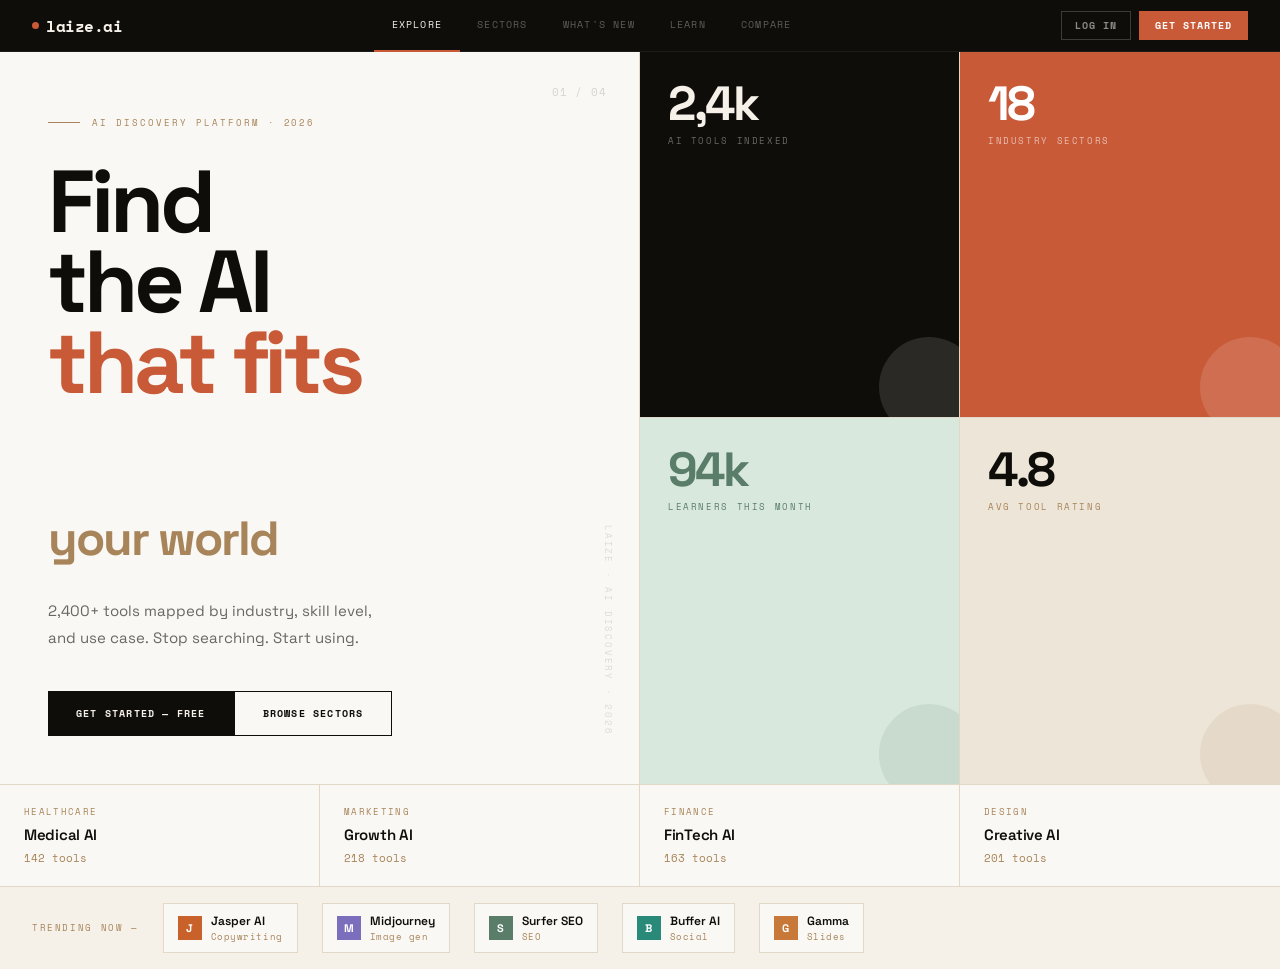
==== commit ca804754: "index.html" ====
--- a/index.html
+++ b/index.html
@@ -4,24 +4,27 @@
 <meta charset="UTF-8"/>
 <meta name="viewport" content="width=device-width,initial-scale=1.0"/>
 <title>laize.ai — Find the AI that fits your world</title>
+<link rel="preconnect" href="https://fonts.googleapis.com"/>
+<link rel="preconnect" href="https://fonts.gstatic.com" crossorigin/>
+<link href="https://fonts.googleapis.com/css2?family=Space+Grotesk:wght@300;400;500;600;700&family=Space+Mono:wght@400;700&display=swap" rel="stylesheet"/>
 <style>
 *{box-sizing:border-box;margin:0;padding:0}
 :root{
-  --ink:#0f0d0a;--ink2:#2a2620;--ink3:#3d3830;
+  --ink:#0f0d0a;--ink2:#1a1714;--ink3:#2e2a26;
   --sand:#f5f0e8;--sand2:#ede6d8;--sand3:#e2d8c8;--sand4:#c8bca8;
   --warm:#c8a882;--warm2:#a8845a;
   --sage2:#5a7d6a;--sage3:#d8e8dc;
   --rust:#c85a38;--rust2:#e87850;--rust3:#f5e0d8;
-  --clay2:#e8c89a;
-  --cream:#faf8f4;--r:12px;
+  --clay2:#e8c89a;--cream:#faf8f4;
 }
 *,*::before,*::after{box-sizing:border-box}
 html{scroll-behavior:smooth}
 body{
-  background:var(--sand2);
-  font-family:system-ui,-apple-system,'Segoe UI',sans-serif;
+  background:var(--cream);
+  font-family:'Space Grotesk',system-ui,-apple-system,sans-serif;
   color:var(--ink);line-height:1.5;font-size:14px;
   -webkit-font-smoothing:antialiased;min-height:100vh;
+  overflow-x:hidden;
 }
 
 .screen{display:none}
@@ -30,224 +33,354 @@
 
 /* ── NAV ── */
 .nav{
-  background:var(--ink);height:50px;
+  background:var(--ink);height:52px;
   display:flex;align-items:center;justify-content:space-between;
-  padding:0 1.5rem;position:sticky;top:0;z-index:99;
+  padding:0 2rem;position:sticky;top:0;z-index:99;
+  border-bottom:1px solid rgba(245,240,232,.06);
 }
 .logo{
-  font-family:Georgia,serif;font-size:17px;font-weight:700;
+  font-family:'Space Mono',monospace;font-size:16px;font-weight:700;
   color:var(--sand);letter-spacing:-.5px;text-decoration:none;
-}
-.logo em{font-style:italic;color:var(--clay2)}
-.nav-links{display:flex;gap:1.5rem;list-style:none}
+  display:flex;align-items:center;gap:7px;
+}
+.logo-dot{
+  width:7px;height:7px;border-radius:50%;background:var(--rust);flex-shrink:0;
+  animation:blink 3s infinite;
+}
+@keyframes blink{0%,100%{opacity:1}50%{opacity:.3}}
+.nav-links{display:flex;gap:0;list-style:none}
 .nav-links a{
-  font-size:12px;color:rgba(245,240,232,.4);
-  text-decoration:none;transition:color .2s;cursor:pointer;
-}
-.nav-links a:hover,.nav-links a.on{color:var(--sand)}
+  font-family:'Space Mono',monospace;
+  font-size:10px;letter-spacing:.12em;text-transform:uppercase;
+  color:rgba(245,240,232,.35);padding:0 1.1rem;height:52px;
+  display:flex;align-items:center;cursor:pointer;
+  border-bottom:2px solid transparent;transition:all .25s;text-decoration:none;
+}
+.nav-links a:hover{color:var(--sand)}
+.nav-links a.on{color:var(--sand);border-bottom-color:var(--rust)}
 .nav-r{display:flex;gap:8px;align-items:center}
-.nav-user{font-size:11px;color:rgba(245,240,232,.35)}
+.nav-user{font-family:'Space Mono',monospace;font-size:10px;color:rgba(245,240,232,.3);letter-spacing:.08em}
 .pill{
-  background:var(--rust);color:#fff;border:none;
-  border-radius:100px;padding:7px 18px;font-size:12px;
-  font-weight:600;cursor:pointer;transition:all .2s;white-space:nowrap;
-}
-.pill:hover{background:var(--rust2)}
-.pill.ghost{
-  background:transparent;
-  border:1.5px solid rgba(245,240,232,.18);
-  color:rgba(245,240,232,.6);
-}
-.pill.ghost:hover{border-color:rgba(245,240,232,.45);color:var(--sand)}
-.pill.sm{padding:6px 13px;font-size:11px}
+  font-family:'Space Mono',monospace;background:var(--rust);color:#fff;border:none;
+  padding:7px 16px;font-size:10px;font-weight:700;letter-spacing:.1em;text-transform:uppercase;
+  cursor:pointer;transition:all .2s;
+}
+.pill:hover{background:var(--rust2);transform:translateY(-1px)}
+.pill.ghost{background:transparent;border:1px solid rgba(245,240,232,.2);color:rgba(245,240,232,.55)}
+.pill.ghost:hover{border-color:rgba(245,240,232,.5);color:var(--sand)}
+.pill.sm{padding:6px 13px;font-size:10px}
 
 /* ── BUTTONS ── */
-.btn-ink{
-  background:var(--ink);color:var(--sand);border:none;
-  border-radius:100px;padding:11px 24px;font-size:13px;
-  font-weight:600;cursor:pointer;transition:all .2s;
-}
-.btn-ink:hover{background:var(--ink2)}
-.btn-out{
-  background:transparent;color:var(--ink2);
-  border:1.5px solid var(--sand4);border-radius:100px;
-  padding:10px 20px;font-size:13px;cursor:pointer;transition:all .2s;
-}
-.btn-out:hover{border-color:var(--ink2)}
+.btn-primary{
+  font-family:'Space Mono',monospace;background:var(--ink);color:var(--sand);border:none;
+  padding:14px 28px;font-size:10px;font-weight:700;letter-spacing:.12em;text-transform:uppercase;
+  cursor:pointer;transition:all .2s;
+}
+.btn-primary:hover{background:var(--rust);transform:translateY(-2px)}
+.btn-secondary{
+  font-family:'Space Mono',monospace;background:transparent;color:var(--ink);
+  border:1px solid var(--ink);padding:14px 28px;font-size:10px;font-weight:700;
+  letter-spacing:.12em;text-transform:uppercase;cursor:pointer;transition:all .2s;
+}
+.btn-secondary:hover{background:var(--ink);color:var(--sand)}
 
 /* ── BADGES ── */
-.bdg{border-radius:100px;padding:3px 9px;font-size:10px;font-weight:600}
+.bdg{padding:3px 9px;font-family:'Space Mono',monospace;font-size:9px;font-weight:700;letter-spacing:.06em}
 .bdg-free{background:var(--sage3);color:var(--sage2)}
 .bdg-paid{background:var(--rust3);color:var(--rust)}
 .bdg-level{background:var(--sand3);color:var(--warm2)}
 
-/* ── LANDING ── */
-.b-hero{
+/* ════════════════════════════
+   SCREEN B — LANDING
+════════════════════════════ */
+.hero{
   display:grid;grid-template-columns:1fr 1fr;
-  min-height:calc(100vh - 50px - 96px - 52px);
-}
-.b-left{
-  padding:3rem 2.5rem;display:flex;flex-direction:column;
-  justify-content:center;border-right:1px solid var(--sand3);
-  background:var(--cream);
-}
-.b-eye{
-  font-size:10px;letter-spacing:.2em;text-transform:uppercase;
-  color:var(--warm2);margin-bottom:1.25rem;
-  display:flex;align-items:center;gap:10px;
-}
-.b-eye::before{content:'';width:22px;height:1px;background:var(--warm2);flex-shrink:0}
-.b-h1{
-  font-family:Georgia,serif;
-  font-size:clamp(30px,4vw,50px);font-weight:700;
-  letter-spacing:-2px;line-height:1;color:var(--ink);margin-bottom:1.25rem;
-}
-.b-h1 em{font-style:italic;color:var(--rust)}
-.b-sub{font-size:14px;color:var(--ink3);line-height:1.8;max-width:320px;margin-bottom:1.75rem}
-.b-acts{display:flex;gap:8px}
-.b-right{background:var(--ink2);display:grid;grid-template-columns:1fr 1fr}
-.b-stat{
-  padding:1.75rem 1.5rem;
-  border-right:1px solid rgba(245,240,232,.07);
-  border-bottom:1px solid rgba(245,240,232,.07);
-}
-.b-stat:nth-child(2){border-right:none}
-.b-stat:nth-child(3){border-bottom:none}
-.b-stat:nth-child(4){border-right:none;border-bottom:none}
-.b-sn{font-family:Georgia,serif;font-size:34px;font-weight:700;color:var(--sand);letter-spacing:-2px;line-height:1}
-.b-sl{font-size:10px;color:rgba(245,240,232,.28);text-transform:uppercase;letter-spacing:.12em;margin-top:5px}
-.b-secs{display:grid;grid-template-columns:repeat(4,1fr);background:var(--cream);border-top:1px solid var(--sand3)}
-.b-sec{padding:1rem 1.5rem;border-right:1px solid var(--sand3);cursor:pointer;transition:background .2s}
-.b-sec:last-child{border-right:none}
-.b-sec:hover{background:var(--sand)}
-.b-sec-l{font-size:9px;letter-spacing:.13em;text-transform:uppercase;color:var(--warm2);margin-bottom:4px}
-.b-sec-n{font-size:13px;font-weight:700;color:var(--ink);letter-spacing:-.3px;margin-bottom:2px}
-.b-sec-c{font-size:11px;color:var(--warm);font-family:Georgia,serif;font-style:italic}
-.b-bar{
+  min-height:calc(100vh - 52px - 80px - 52px);
+}
+.hero-left{
+  background:var(--cream);padding:4rem 3rem 3rem;
+  display:flex;flex-direction:column;justify-content:space-between;
+  border-right:1px solid var(--sand3);position:relative;overflow:hidden;
+}
+.hero-eyebrow{
+  font-family:'Space Mono',monospace;font-size:9px;letter-spacing:.22em;
+  text-transform:uppercase;color:var(--warm2);
+  display:flex;align-items:center;gap:12px;
+}
+.hero-eyebrow::before{content:'';width:32px;height:1px;background:var(--warm2)}
+.hero-num{
+  font-family:'Space Mono',monospace;font-size:11px;
+  color:rgba(15,13,10,.15);letter-spacing:.08em;
+  position:absolute;top:2rem;right:2rem;
+}
+.hero-h1{
+  font-family:'Space Grotesk',sans-serif;
+  font-size:clamp(52px,7vw,88px);font-weight:700;
+  letter-spacing:-4px;line-height:.92;color:var(--ink);margin:2rem 0;
+}
+.hero-h1 em{font-style:normal;color:var(--rust);display:block}
+.hero-h1 .small{font-size:clamp(28px,4vw,48px);color:var(--warm2);letter-spacing:-2px}
+.hero-sub{font-size:15px;color:var(--ink3);line-height:1.75;max-width:340px;margin-bottom:2.5rem;opacity:.7}
+.hero-acts{display:flex;gap:0}
+.vert-label{
+  font-family:'Space Mono',monospace;font-size:9px;letter-spacing:.2em;text-transform:uppercase;
+  color:rgba(15,13,10,.12);writing-mode:vertical-rl;text-orientation:mixed;
+  position:absolute;right:1.5rem;bottom:3rem;
+}
+.hero-right{display:grid;grid-template-rows:1fr 1fr;grid-template-columns:1fr 1fr}
+.hb{
+  padding:1.75rem;border-right:1px solid var(--sand3);border-bottom:1px solid var(--sand3);
+  position:relative;overflow:hidden;transition:all .3s;cursor:pointer;
+}
+.hb:nth-child(2){border-right:none}
+.hb:nth-child(3){border-bottom:none}
+.hb:nth-child(4){border-right:none;border-bottom:none}
+.hb:hover{transform:scale(1.01)}
+.hb-ink{background:var(--ink)}
+.hb-rust{background:var(--rust)}
+.hb-sage{background:var(--sage3)}
+.hb-sand{background:var(--sand2)}
+.hb-num{font-family:'Space Grotesk',sans-serif;font-size:48px;font-weight:700;line-height:1;letter-spacing:-3px}
+.hb-ink .hb-num{color:var(--sand)}
+.hb-rust .hb-num{color:#fff}
+.hb-sage .hb-num{color:var(--sage2)}
+.hb-sand .hb-num{color:var(--ink)}
+.hb-label{font-family:'Space Mono',monospace;font-size:9px;letter-spacing:.18em;text-transform:uppercase;margin-top:6px}
+.hb-ink .hb-label{color:rgba(245,240,232,.4)}
+.hb-rust .hb-label{color:rgba(255,255,255,.6)}
+.hb-sage .hb-label{color:var(--sage2)}
+.hb-sand .hb-label{color:var(--warm2)}
+.hb-geo{position:absolute;right:-20px;bottom:-20px;width:100px;height:100px;border-radius:50%;opacity:.12}
+.hb-ink .hb-geo{background:var(--sand)}
+.hb-rust .hb-geo{background:#fff}
+.hb-sage .hb-geo{background:var(--sage2)}
+.hb-sand .hb-geo{background:var(--warm2)}
+
+.sector-strip{display:grid;grid-template-columns:repeat(4,1fr);border-top:1px solid var(--sand3)}
+.ss-item{
+  padding:1.25rem 1.5rem;border-right:1px solid var(--sand3);
+  cursor:pointer;transition:all .25s;position:relative;overflow:hidden;
+}
+.ss-item:last-child{border-right:none}
+.ss-item::after{
+  content:'';position:absolute;bottom:0;left:0;right:0;height:2px;
+  background:var(--rust);transform:scaleX(0);transform-origin:left;transition:transform .3s;
+}
+.ss-item:hover::after{transform:scaleX(1)}
+.ss-item:hover{background:var(--sand)}
+.ss-tag{font-family:'Space Mono',monospace;font-size:9px;letter-spacing:.15em;text-transform:uppercase;color:var(--warm2);margin-bottom:6px}
+.ss-name{font-size:15px;font-weight:600;color:var(--ink);letter-spacing:-.3px}
+.ss-count{font-family:'Space Mono',monospace;font-size:11px;color:var(--warm2);margin-top:3px}
+
+.trend-bar{
   background:var(--sand);border-top:1px solid var(--sand3);
-  padding:.85rem 1.5rem;display:flex;align-items:center;gap:.85rem;overflow-x:auto;
-}
-.b-bar-l{font-size:9px;letter-spacing:.15em;text-transform:uppercase;color:var(--warm2);font-weight:600;white-space:nowrap}
-.b-chip{
-  background:var(--cream);border:1px solid var(--sand3);border-radius:9px;
-  padding:7px 12px;display:flex;align-items:center;gap:8px;
+  padding:1rem 2rem;display:flex;align-items:center;gap:1.5rem;overflow-x:auto;
+}
+.trend-label{font-family:'Space Mono',monospace;font-size:9px;letter-spacing:.18em;text-transform:uppercase;color:var(--warm2);white-space:nowrap;flex-shrink:0}
+.trend-chip{
+  display:flex;align-items:center;gap:9px;padding:8px 14px;
+  border:1px solid var(--sand3);background:var(--cream);
   cursor:pointer;transition:all .2s;flex-shrink:0;text-decoration:none;
 }
-.b-chip:hover{border-color:var(--warm);background:#fff}
-.tlogo{width:26px;height:26px;border-radius:6px;font-size:11px;font-weight:800;color:#fff;display:flex;align-items:center;justify-content:center;flex-shrink:0}
-.tn{font-size:12px;font-weight:700;color:var(--ink)}
-.tc{font-size:10px;color:var(--warm2)}
-
-/* ── ONBOARDING ── */
-.trail{display:flex;align-items:center;padding:.85rem 1.5rem;background:var(--sand);border-bottom:1px solid var(--sand3)}
-.ts{display:flex;align-items:center;gap:7px;font-size:10px;letter-spacing:.1em;text-transform:uppercase;font-weight:600;color:var(--sand4)}
-.ts.done{color:var(--sage2)}.ts.active{color:var(--ink)}
-.td{width:20px;height:20px;border-radius:50%;border:1.5px solid currentColor;display:flex;align-items:center;justify-content:center;font-size:9px;flex-shrink:0;transition:all .3s}
-.ts.done .td{background:var(--sage2);border-color:var(--sage2);color:#fff}
-.ts.active .td{background:var(--ink);border-color:var(--ink);color:var(--sand)}
-.tl{flex:1;height:1px;background:var(--sand3);margin:0 7px;max-width:40px;transition:background .3s}
+.trend-chip:hover{border-color:var(--ink);background:#fff;transform:translateY(-1px)}
+.tc-logo{width:24px;height:24px;font-size:11px;font-weight:700;color:#fff;display:flex;align-items:center;justify-content:center;flex-shrink:0}
+.tc-n{font-size:12px;font-weight:600;color:var(--ink)}
+.tc-c{font-family:'Space Mono',monospace;font-size:9px;color:var(--warm2);letter-spacing:.06em}
+
+/* ════════════════════════════
+   SCREEN OB — ONBOARDING
+════════════════════════════ */
+.trail{
+  display:flex;align-items:center;padding:.85rem 2rem;
+  background:var(--ink);border-bottom:1px solid rgba(245,240,232,.08);
+}
+.ts{
+  display:flex;align-items:center;gap:8px;font-family:'Space Mono',monospace;
+  font-size:9px;letter-spacing:.14em;text-transform:uppercase;font-weight:700;
+  color:rgba(245,240,232,.25);
+}
+.ts.done{color:var(--sage2)}
+.ts.active{color:var(--sand)}
+.td{
+  width:22px;height:22px;border:1.5px solid currentColor;
+  display:flex;align-items:center;justify-content:center;font-size:9px;
+  flex-shrink:0;transition:all .3s;
+}
+.ts.done .td{background:var(--sage2);border-color:var(--sage2);color:var(--ink)}
+.ts.active .td{background:var(--sand);border-color:var(--sand);color:var(--ink)}
+.tl{flex:1;height:1px;background:rgba(245,240,232,.1);margin:0 8px;max-width:48px;transition:background .3s}
 .tl.done{background:var(--sage2)}
-.ob-wrap{background:var(--cream);min-height:calc(100vh - 100px);display:flex;align-items:center;justify-content:center;padding:2.5rem 1.5rem}
-.ob-in{width:100%;max-width:520px}
-.ob-sl{font-size:9px;letter-spacing:.2em;text-transform:uppercase;color:var(--warm2);margin-bottom:1.25rem;text-align:center}
-.ob-h{font-family:Georgia,serif;font-size:26px;font-weight:700;letter-spacing:-1px;color:var(--ink);text-align:center;margin-bottom:.4rem}
-.ob-h em{font-style:italic;color:var(--rust)}
-.ob-sub{font-size:13px;color:var(--warm2);text-align:center;margin-bottom:2rem}
-.ob-grid{display:grid;grid-template-columns:1fr 1fr;gap:9px;margin-bottom:1.75rem}
-.ob-card{background:var(--sand);border:1.5px solid var(--sand3);border-radius:var(--r);padding:1.1rem 1rem;cursor:pointer;transition:all .2s;text-align:center;user-select:none}
-.ob-card:hover{border-color:var(--warm);background:var(--cream)}
+.ob-wrap{
+  background:var(--cream);min-height:calc(100vh - 100px);
+  display:flex;align-items:center;justify-content:center;padding:3rem 2rem;
+}
+.ob-in{width:100%;max-width:560px}
+.ob-sl{font-family:'Space Mono',monospace;font-size:9px;letter-spacing:.2em;text-transform:uppercase;color:var(--warm2);margin-bottom:1.5rem;text-align:center}
+.ob-h{
+  font-family:'Space Grotesk',sans-serif;font-size:clamp(28px,4vw,40px);font-weight:700;
+  letter-spacing:-1.5px;line-height:1;color:var(--ink);text-align:center;margin-bottom:.5rem;
+}
+.ob-h em{font-style:normal;color:var(--rust)}
+.ob-sub{font-size:13px;color:var(--warm2);text-align:center;margin-bottom:2rem;line-height:1.7}
+.ob-grid{display:grid;grid-template-columns:1fr 1fr;gap:8px;margin-bottom:2rem}
+.ob-card{
+  background:var(--sand);border:1px solid var(--sand3);
+  padding:1.25rem 1rem;cursor:pointer;transition:all .2s;text-align:center;user-select:none;
+}
+.ob-card:hover{border-color:var(--ink);background:var(--cream);transform:translateY(-2px)}
 .ob-card.picked{border-color:var(--ink);background:var(--ink)}
 .ob-card.picked .ob-ct{color:var(--sand)}
 .ob-card.picked .ob-cs{color:rgba(245,240,232,.4)}
-.ob-ci{font-size:22px;margin-bottom:7px}
-.ob-ct{font-size:13px;font-weight:700;color:var(--ink);margin-bottom:2px;letter-spacing:-.3px}
-.ob-cs{font-size:11px;color:var(--warm2)}
+.ob-ci{font-size:22px;margin-bottom:8px}
+.ob-ct{font-size:13px;font-weight:600;color:var(--ink);margin-bottom:2px;letter-spacing:-.3px}
+.ob-cs{font-family:'Space Mono',monospace;font-size:9px;color:var(--warm2);letter-spacing:.06em}
 .ob-foot{display:flex;justify-content:space-between;align-items:center}
-.ob-skip{font-size:11px;color:var(--warm2);cursor:pointer;text-decoration:underline;text-underline-offset:3px;transition:color .2s}
-.ob-skip:hover{color:var(--ink2)}
-.ob-btn{background:var(--ink);color:var(--sand);border:none;border-radius:100px;padding:11px 28px;font-size:12px;font-weight:600;cursor:pointer;transition:all .2s;opacity:.32;pointer-events:none}
+.ob-skip{
+  font-family:'Space Mono',monospace;font-size:9px;color:var(--warm2);cursor:pointer;
+  text-transform:uppercase;letter-spacing:.1em;text-decoration:underline;text-underline-offset:3px;
+  transition:color .2s;
+}
+.ob-skip:hover{color:var(--ink)}
+.ob-btn{
+  font-family:'Space Mono',monospace;background:var(--ink);color:var(--sand);border:none;
+  padding:12px 28px;font-size:9px;font-weight:700;letter-spacing:.14em;text-transform:uppercase;
+  cursor:pointer;transition:all .2s;opacity:.32;pointer-events:none;
+}
 .ob-btn.ready{opacity:1;pointer-events:all}
-.ob-btn.ready:hover{background:var(--ink2)}
-
-/* ── SHARED SHELL ── */
-.shell{display:grid;grid-template-columns:186px 1fr;min-height:calc(100vh - 50px);background:var(--cream)}
-.sb{background:var(--ink);padding:1.35rem 1.1rem;display:flex;flex-direction:column;gap:3px;position:sticky;top:50px;height:calc(100vh - 50px);overflow-y:auto}
-.sb-logo{font-family:Georgia,serif;font-size:16px;font-weight:700;color:var(--sand);letter-spacing:-.5px;padding-bottom:1.1rem;border-bottom:1px solid rgba(245,240,232,.08);margin-bottom:.65rem}
-.sb-logo em{font-style:italic;color:var(--clay2)}
-.snav{display:flex;align-items:center;gap:8px;padding:8px 10px;border-radius:8px;font-size:12px;color:rgba(245,240,232,.42);cursor:pointer;transition:all .2s;text-decoration:none}
-.snav:hover,.snav.on{background:rgba(245,240,232,.08);color:var(--sand)}
-.sdot{width:5px;height:5px;border-radius:50%;background:var(--rust);flex-shrink:0;opacity:0;transition:opacity .2s}
+.ob-btn.ready:hover{background:var(--rust)}
+
+/* ════════════════════════════
+   SHARED SHELL (A + C)
+════════════════════════════ */
+.shell{display:grid;grid-template-columns:200px 1fr;min-height:calc(100vh - 52px);background:var(--cream)}
+.sb{
+  background:var(--ink);padding:1.5rem 1.1rem;
+  display:flex;flex-direction:column;gap:2px;
+  position:sticky;top:52px;height:calc(100vh - 52px);overflow-y:auto;
+}
+.sb-logo{
+  font-family:'Space Mono',monospace;font-size:15px;font-weight:700;
+  color:var(--sand);letter-spacing:-.5px;padding-bottom:1.1rem;
+  border-bottom:1px solid rgba(245,240,232,.08);margin-bottom:.75rem;
+  display:flex;align-items:center;gap:7px;
+}
+.sb-logo-dot{width:6px;height:6px;border-radius:50%;background:var(--rust);flex-shrink:0}
+.snav{
+  display:flex;align-items:center;gap:9px;padding:9px 10px;
+  font-family:'Space Mono',monospace;font-size:11px;letter-spacing:.06em;
+  color:rgba(245,240,232,.38);cursor:pointer;transition:all .2s;text-decoration:none;
+}
+.snav:hover,.snav.on{background:rgba(245,240,232,.07);color:var(--sand)}
+.sdot{width:4px;height:4px;background:var(--rust);flex-shrink:0;opacity:0;transition:opacity .2s}
 .snav.on .sdot{opacity:1}
-.slbl{font-size:9px;letter-spacing:.14em;text-transform:uppercase;color:rgba(245,240,232,.2);margin:.9rem 0 .3rem 10px;font-weight:600}
-.sitm{padding:6px 10px;border-radius:7px;font-size:11px;color:rgba(245,240,232,.35);cursor:pointer;transition:all .2s}
-.sitm:hover{background:rgba(245,240,232,.06);color:rgba(245,240,232,.62)}
-.sitm.muted{color:rgba(245,240,232,.16)}
+.slbl{
+  font-family:'Space Mono',monospace;font-size:8px;letter-spacing:.18em;
+  text-transform:uppercase;color:rgba(245,240,232,.18);margin:.9rem 0 .3rem 10px;
+}
+.sitm{
+  padding:7px 10px;font-family:'Space Mono',monospace;font-size:11px;letter-spacing:.04em;
+  color:rgba(245,240,232,.32);cursor:pointer;transition:all .2s;text-decoration:none;display:block;
+}
+.sitm:hover{background:rgba(245,240,232,.06);color:rgba(245,240,232,.6)}
+.sitm.muted{color:rgba(245,240,232,.14)}
 .sb-foot{margin-top:auto;padding-top:.85rem;border-top:1px solid rgba(245,240,232,.07)}
-.suser{display:flex;align-items:center;gap:8px}
-.sav{width:28px;height:28px;border-radius:50%;background:var(--rust3);display:flex;align-items:center;justify-content:center;font-size:10px;font-weight:700;color:var(--rust);flex-shrink:0}
-.sun{font-size:11px;font-weight:600;color:rgba(245,240,232,.52)}
-.sur{font-size:10px;color:rgba(245,240,232,.22)}
-.main{padding:1.5rem;overflow:hidden}
-.sec-lbl{font-size:9px;letter-spacing:.13em;text-transform:uppercase;color:var(--warm2);font-weight:600}
+.suser{display:flex;align-items:center;gap:9px}
+.sav{
+  width:28px;height:28px;background:var(--rust3);
+  display:flex;align-items:center;justify-content:center;
+  font-family:'Space Mono',monospace;font-size:10px;font-weight:700;color:var(--rust);flex-shrink:0;
+}
+.sun{font-family:'Space Mono',monospace;font-size:10px;font-weight:700;color:rgba(245,240,232,.5)}
+.sur{font-family:'Space Mono',monospace;font-size:9px;color:rgba(245,240,232,.2);letter-spacing:.06em}
+.main{padding:2rem;overflow:hidden}
+.sec-lbl{font-family:'Space Mono',monospace;font-size:9px;letter-spacing:.18em;text-transform:uppercase;color:var(--warm2);font-weight:700}
 
 /* ── SCREEN A ── */
-.welcome{background:var(--ink);border-radius:var(--r);padding:1.35rem;margin-bottom:1.1rem;display:flex;justify-content:space-between;align-items:center;gap:1rem}
-.wh{font-family:Georgia,serif;font-size:19px;font-weight:700;color:var(--sand);letter-spacing:-.5px;margin-bottom:3px}
-.wh em{font-style:italic;color:var(--clay2)}
-.ws{font-size:12px;color:rgba(245,240,232,.38)}
-.wbdg{background:rgba(200,90,56,.22);border:1px solid rgba(200,90,56,.32);border-radius:100px;padding:5px 14px;font-size:11px;font-weight:600;color:var(--rust2);white-space:nowrap;flex-shrink:0}
-.stat-row{display:grid;gap:9px;margin-bottom:1.1rem}
-.sc{background:var(--sand);border:1px solid var(--sand3);border-radius:var(--r);padding:1rem;cursor:pointer;transition:all .2s}
-.sc:hover{border-color:var(--warm);background:var(--cream);transform:translateY(-2px)}
-.sc-l{font-size:9px;letter-spacing:.13em;text-transform:uppercase;color:var(--warm2);margin-bottom:.5rem;font-weight:600}
-.sc-v{font-family:Georgia,serif;font-size:26px;font-weight:700;color:var(--ink);letter-spacing:-1px;line-height:1}
-.sc-s{font-size:11px;color:var(--warm2);margin-top:3px}
-.tool-list{display:flex;flex-direction:column;gap:7px;margin-top:.65rem}
-.ti-row{background:var(--sand);border:1px solid var(--sand3);border-radius:var(--r);padding:.8rem 1rem;display:flex;align-items:center;gap:11px;cursor:pointer;transition:all .2s}
-.ti-row:hover{border-color:var(--warm);background:var(--cream)}
-.tl32{width:32px;height:32px;border-radius:8px;font-size:13px;font-weight:800;color:#fff;display:flex;align-items:center;justify-content:center;flex-shrink:0}
-.ti-n{font-size:13px;font-weight:700;color:var(--ink)}
-.ti-c{font-size:11px;color:var(--warm2)}
+.welcome{
+  background:var(--ink);padding:2rem;margin-bottom:1.25rem;
+  display:flex;justify-content:space-between;align-items:center;gap:1rem;
+  position:relative;overflow:hidden;
+}
+.welcome::before{
+  content:'laize';position:absolute;right:-10px;bottom:-20px;
+  font-family:'Space Grotesk',sans-serif;font-size:100px;font-weight:700;
+  letter-spacing:-6px;color:rgba(245,240,232,.04);line-height:1;pointer-events:none;
+}
+.wh{
+  font-family:'Space Grotesk',sans-serif;font-size:22px;font-weight:700;
+  color:var(--sand);letter-spacing:-.8px;margin-bottom:4px;
+}
+.wh em{font-style:normal;color:var(--clay2)}
+.ws{font-family:'Space Mono',monospace;font-size:10px;color:rgba(245,240,232,.35);letter-spacing:.06em}
+.wbdg{
+  font-family:'Space Mono',monospace;background:rgba(200,90,56,.18);
+  border:1px solid rgba(200,90,56,.3);padding:6px 14px;font-size:9px;font-weight:700;
+  letter-spacing:.12em;text-transform:uppercase;color:var(--rust2);white-space:nowrap;flex-shrink:0;
+}
+.stat-row{display:grid;gap:8px;margin-bottom:1.25rem}
+.sc{
+  background:var(--sand);border:1px solid var(--sand3);
+  padding:1.1rem;cursor:pointer;transition:all .2s;
+}
+.sc:hover{border-color:var(--ink);transform:translateY(-2px)}
+.sc-l{font-family:'Space Mono',monospace;font-size:8px;letter-spacing:.16em;text-transform:uppercase;color:var(--warm2);margin-bottom:.6rem}
+.sc-v{font-family:'Space Grotesk',sans-serif;font-size:28px;font-weight:700;color:var(--ink);letter-spacing:-1.5px;line-height:1}
+.sc-s{font-family:'Space Mono',monospace;font-size:9px;color:var(--warm2);margin-top:4px;letter-spacing:.04em}
+.tool-list{display:flex;flex-direction:column;gap:6px;margin-top:.75rem}
+.ti-row{
+  background:var(--sand);border:1px solid var(--sand3);
+  padding:.85rem 1rem;display:flex;align-items:center;gap:12px;
+  cursor:pointer;transition:all .2s;
+}
+.ti-row:hover{border-color:var(--ink);background:var(--cream);transform:translateX(4px)}
+.tl32{width:32px;height:32px;font-size:13px;font-weight:800;color:#fff;display:flex;align-items:center;justify-content:center;flex-shrink:0}
+.ti-n{font-size:13px;font-weight:600;color:var(--ink);letter-spacing:-.3px}
+.ti-c{font-family:'Space Mono',monospace;font-size:9px;color:var(--warm2);letter-spacing:.06em;margin-top:2px}
 .ti-row .bdg{margin-left:auto}
 
 /* ── SCREEN C ── */
-.panel{background:var(--sand);border:1px solid var(--sand3);border-radius:var(--r);padding:1rem}
-.pl{font-size:9px;letter-spacing:.13em;text-transform:uppercase;color:var(--warm2);margin-bottom:.85rem;font-weight:600}
-.sl-row{display:flex;align-items:center;gap:9px;margin-bottom:7px}
+.panel{background:var(--sand);border:1px solid var(--sand3);padding:1.1rem}
+.pl{font-family:'Space Mono',monospace;font-size:8px;letter-spacing:.16em;text-transform:uppercase;color:var(--warm2);margin-bottom:1rem}
+.sl-row{display:flex;align-items:center;gap:9px;margin-bottom:8px}
 .sl-row:last-child{margin-bottom:0}
-.sl-dot{width:6px;height:6px;border-radius:50%;flex-shrink:0}
-.sl-n{font-size:13px;font-weight:600;color:var(--ink);flex:1}
-.sl-c{font-size:11px;color:var(--warm2)}
-.pr-item{margin-bottom:9px}
+.sl-dot{width:6px;height:6px;flex-shrink:0}
+.sl-n{font-size:13px;font-weight:600;color:var(--ink);flex:1;letter-spacing:-.3px}
+.sl-c{font-family:'Space Mono',monospace;font-size:9px;color:var(--warm2)}
+.pr-item{margin-bottom:10px}
 .pr-item:last-child{margin-bottom:0}
-.pr-head{display:flex;justify-content:space-between;font-size:12px;color:var(--ink2);margin-bottom:4px;font-weight:500}
-.pr-pct{font-size:10px;color:var(--warm2)}
+.pr-head{display:flex;justify-content:space-between;font-size:12px;color:var(--ink);margin-bottom:5px;font-weight:500}
+.pr-pct{font-family:'Space Mono',monospace;font-size:9px;color:var(--warm2)}
 .pr-pct.done{color:var(--sage2)}
-.pr-track{background:var(--sand3);border-radius:100px;height:3.5px;overflow:hidden}
-.pr-fill{height:100%;border-radius:100px;background:var(--ink);transition:width .5s}
+.pr-track{background:var(--sand3);height:3px;overflow:hidden}
+.pr-fill{height:100%;background:var(--ink);transition:width .5s}
 .pr-fill.r{background:var(--rust)}
-.continue{margin-top:.85rem;background:var(--rust3);border-radius:8px;padding:.6rem .85rem;font-size:11px;color:var(--rust);font-weight:600;cursor:pointer;transition:background .2s}
-.continue:hover{background:#eecfc5}
-.tcard{background:var(--sand);border:1px solid var(--sand3);border-radius:var(--r);padding:.9rem;cursor:pointer;transition:all .2s}
-.tcard:hover{border-color:var(--warm);background:var(--cream);transform:translateY(-2px)}
-.tcard-h{display:flex;align-items:center;gap:8px;margin-bottom:7px}
-.tcard-n{font-size:13px;font-weight:700;color:var(--ink)}
-.tcard-c{font-size:11px;color:var(--warm2);margin-bottom:7px}
+.continue-btn{
+  margin-top:1rem;background:var(--rust3);padding:.65rem .9rem;
+  font-family:'Space Mono',monospace;font-size:9px;letter-spacing:.1em;text-transform:uppercase;
+  color:var(--rust);font-weight:700;cursor:pointer;transition:background .2s;
+  display:flex;align-items:center;gap:6px;
+}
+.continue-btn:hover{background:#eecfc5}
+.tcard{background:var(--sand);border:1px solid var(--sand3);padding:.9rem;cursor:pointer;transition:all .2s}
+.tcard:hover{border-color:var(--ink);transform:translateY(-2px)}
+.tcard-h{display:flex;align-items:center;gap:9px;margin-bottom:8px}
+.tcard-n{font-size:13px;font-weight:600;color:var(--ink);letter-spacing:-.3px}
+.tcard-c{font-family:'Space Mono',monospace;font-size:9px;color:var(--warm2);letter-spacing:.06em;margin-bottom:8px}
 .tcard-f{display:flex;gap:5px;flex-wrap:wrap}
 
 /* ── RESPONSIVE ── */
 @media(max-width:768px){
-  .b-hero{grid-template-columns:1fr}
-  .b-right{grid-template-columns:1fr 1fr;min-height:auto}
-  .b-secs{grid-template-columns:1fr 1fr}
+  .hero{grid-template-columns:1fr}
+  .hero-right{grid-template-columns:1fr 1fr;min-height:auto}
+  .sector-strip{grid-template-columns:1fr 1fr}
   .shell{grid-template-columns:1fr}
   .sb{display:none}
   .nav-links{display:none}
   .ob-grid{grid-template-columns:1fr}
 }
 @media(max-width:480px){
-  .b-right{grid-template-columns:1fr}
-  .b-secs{grid-template-columns:1fr}
+  .hero-right{grid-template-columns:1fr}
+  .sector-strip{grid-template-columns:1fr}
 }
 </style>
 </head>
@@ -259,7 +392,7 @@
 ══════════════════════════════ -->
 <div class="screen active" id="sc-b">
   <nav class="nav">
-    <a class="logo" href="index.html">laize<em>.ai</em></a>
+    <a class="logo" href="index.html"><div class="logo-dot"></div>laize.ai</a>
     <ul class="nav-links">
       <li><a href="index.html" class="on">Explore</a></li>
       <li><a href="sectors.html">Sectors</a></li>
@@ -269,42 +402,84 @@
     </ul>
     <div class="nav-r">
       <button class="pill ghost sm" onclick="go('sc-ob')">Log in</button>
-      <button class="pill" onclick="go('sc-ob')">Create account</button>
+      <button class="pill" onclick="go('sc-ob')">Get started</button>
     </div>
   </nav>
 
-  <div class="b-hero">
-    <div class="b-left">
-      <div class="b-eye">AI discovery platform</div>
-      <h1 class="b-h1">Find the AI<br>that fits<br><em>your world</em></h1>
-      <p class="b-sub">2,400+ tools mapped by industry, skill level, and use case. Stop searching. Start using.</p>
-      <div class="b-acts">
-        <button class="btn-ink" onclick="go('sc-ob')">Get started — free</button>
-        <button class="btn-out" onclick="window.location.href='sectors.html'">Browse tools</button>
-      </div>
-    </div>
-    <div class="b-right">
-      <div class="b-stat"><div class="b-sn">2,400</div><div class="b-sl">AI tools indexed</div></div>
-      <div class="b-stat"><div class="b-sn">18</div><div class="b-sl">Industry sectors</div></div>
-      <div class="b-stat"><div class="b-sn">94k</div><div class="b-sl">Learners this month</div></div>
-      <div class="b-stat"><div class="b-sn">4.8</div><div class="b-sl">Avg tool rating</div></div>
+  <div class="hero">
+    <div class="hero-left">
+      <div>
+        <div class="hero-eyebrow">AI discovery platform · 2026</div>
+        <div class="hero-num">01 / 04</div>
+      </div>
+      <div>
+        <h1 class="hero-h1">
+          Find<br>the AI<br>
+          <em>that fits</em><br>
+          <span class="small">your world</span>
+        </h1>
+        <p class="hero-sub">2,400+ tools mapped by industry, skill level, and use case. Stop searching. Start using.</p>
+        <div class="hero-acts">
+          <button class="btn-primary" onclick="go('sc-ob')">Get started — free</button>
+          <button class="btn-secondary" onclick="window.location.href='sectors.html'">Browse sectors</button>
+        </div>
+      </div>
+      <div class="vert-label">laize · AI discovery · 2026</div>
+    </div>
+    <div class="hero-right">
+      <div class="hb hb-ink" onclick="window.location.href='sectors.html'">
+        <div class="hb-num">2,4k</div>
+        <div class="hb-label">AI tools indexed</div>
+        <div class="hb-geo"></div>
+      </div>
+      <div class="hb hb-rust" onclick="window.location.href='sectors.html'">
+        <div class="hb-num">18</div>
+        <div class="hb-label">Industry sectors</div>
+        <div class="hb-geo"></div>
+      </div>
+      <div class="hb hb-sage" onclick="go('sc-ob')">
+        <div class="hb-num">94k</div>
+        <div class="hb-label">Learners this month</div>
+        <div class="hb-geo"></div>
+      </div>
+      <div class="hb hb-sand">
+        <div class="hb-num">4.8</div>
+        <div class="hb-label">Avg tool rating</div>
+        <div class="hb-geo"></div>
+      </div>
     </div>
   </div>
 
-  <div class="b-secs">
-    <div class="b-sec" onclick="window.location.href='sectors.html'"><div class="b-sec-l">Healthcare</div><div class="b-sec-n">Medical AI</div><div class="b-sec-c">142 tools</div></div>
-    <div class="b-sec" onclick="window.location.href='sectors.html'"><div class="b-sec-l">Marketing</div><div class="b-sec-n">Growth AI</div><div class="b-sec-c">218 tools</div></div>
-    <div class="b-sec" onclick="window.location.href='sectors.html'"><div class="b-sec-l">Finance</div><div class="b-sec-n">FinTech AI</div><div class="b-sec-c">163 tools</div></div>
-    <div class="b-sec" onclick="window.location.href='sectors.html'"><div class="b-sec-l">Design</div><div class="b-sec-n">Creative AI</div><div class="b-sec-c">201 tools</div></div>
+  <div class="sector-strip">
+    <div class="ss-item" onclick="window.location.href='sectors.html'">
+      <div class="ss-tag">Healthcare</div>
+      <div class="ss-name">Medical AI</div>
+      <div class="ss-count">142 tools</div>
+    </div>
+    <div class="ss-item" onclick="window.location.href='sectors.html'">
+      <div class="ss-tag">Marketing</div>
+      <div class="ss-name">Growth AI</div>
+      <div class="ss-count">218 tools</div>
+    </div>
+    <div class="ss-item" onclick="window.location.href='sectors.html'">
+      <div class="ss-tag">Finance</div>
+      <div class="ss-name">FinTech AI</div>
+      <div class="ss-count">163 tools</div>
+    </div>
+    <div class="ss-item" onclick="window.location.href='sectors.html'">
+      <div class="ss-tag">Design</div>
+      <div class="ss-name">Creative AI</div>
+      <div class="ss-count">201 tools</div>
+    </div>
   </div>
 
-  <div class="b-bar">
-    <div class="b-bar-l">Trending now</div>
-    <a class="b-chip" href="sectors.html"><div class="tlogo" style="background:#c8622a">J</div><div><div class="tn">Jasper AI</div><div class="tc">Copywriting</div></div></a>
-    <a class="b-chip" href="sectors.html"><div class="tlogo" style="background:#7b6fbd">M</div><div><div class="tn">Midjourney</div><div class="tc">Image gen</div></div></a>
-    <a class="b-chip" href="sectors.html"><div class="tlogo" style="background:#5a7d6a">S</div><div><div class="tn">Surfer SEO</div><div class="tc">SEO</div></div></a>
-    <a class="b-chip" href="sectors.html"><div class="tlogo" style="background:#2a8a7a">B</div><div><div class="tn">Buffer AI</div><div class="tc">Social</div></div></a>
-    <a class="b-chip" href="sectors.html"><div class="tlogo" style="background:#c87838">G</div><div><div class="tn">Gamma</div><div class="tc">Slides</div></div></a>
+  <div class="trend-bar">
+    <div class="trend-label">Trending now —</div>
+    <a class="trend-chip" href="sectors.html"><div class="tc-logo" style="background:#c8622a">J</div><div><div class="tc-n">Jasper AI</div><div class="tc-c">Copywriting</div></div></a>
+    <a class="trend-chip" href="sectors.html"><div class="tc-logo" style="background:#7b6fbd">M</div><div><div class="tc-n">Midjourney</div><div class="tc-c">Image gen</div></div></a>
+    <a class="trend-chip" href="sectors.html"><div class="tc-logo" style="background:#5a7d6a">S</div><div><div class="tc-n">Surfer SEO</div><div class="tc-c">SEO</div></div></a>
+    <a class="trend-chip" href="sectors.html"><div class="tc-logo" style="background:#2a8a7a">B</div><div><div class="tc-n">Buffer AI</div><div class="tc-c">Social</div></div></a>
+    <a class="trend-chip" href="sectors.html"><div class="tc-logo" style="background:#c87838">G</div><div><div class="tc-n">Gamma</div><div class="tc-c">Slides</div></div></a>
   </div>
 </div>
 
@@ -314,7 +489,7 @@
 ══════════════════════════════ -->
 <div class="screen" id="sc-ob">
   <nav class="nav">
-    <a class="logo" href="index.html">laize<em>.ai</em></a>
+    <a class="logo" href="index.html"><div class="logo-dot"></div>laize.ai</a>
     <button class="pill ghost sm" onclick="go('sc-b')">← Back</button>
   </nav>
 
@@ -329,19 +504,17 @@
   </div>
 
   <div class="ob-wrap">
-
-    <!-- Step 1: Role -->
     <div class="ob-in" id="ob-s1">
-      <div class="ob-sl">Step 1 of 2</div>
+      <div class="ob-sl">Step 01 / 02</div>
       <h2 class="ob-h">What best describes <em>you?</em></h2>
-      <p class="ob-sub">We'll personalise your recommendations and learning path.</p>
+      <p class="ob-sub">We'll personalise your tool recommendations and learning path.</p>
       <div class="ob-grid">
-        <div class="ob-card" onclick="pick(this,'ob-b1')"><div class="ob-ci">📈</div><div class="ob-ct">Marketer</div><div class="ob-cs">Content, SEO, ads, growth</div></div>
+        <div class="ob-card" onclick="pick(this,'ob-b1')"><div class="ob-ci">📈</div><div class="ob-ct">Marketer</div><div class="ob-cs">Content, SEO, ads</div></div>
         <div class="ob-card" onclick="pick(this,'ob-b1')"><div class="ob-ci">🎨</div><div class="ob-ct">Designer</div><div class="ob-cs">Visual, product, creative</div></div>
         <div class="ob-card" onclick="pick(this,'ob-b1')"><div class="ob-ci">💻</div><div class="ob-ct">Developer</div><div class="ob-cs">Code, APIs, automation</div></div>
         <div class="ob-card" onclick="pick(this,'ob-b1')"><div class="ob-ci">🏢</div><div class="ob-ct">Founder</div><div class="ob-cs">Strategy, ops, product</div></div>
-        <div class="ob-card" onclick="pick(this,'ob-b1')"><div class="ob-ci">🎓</div><div class="ob-ct">Student</div><div class="ob-cs">Learning, research, study</div></div>
-        <div class="ob-card" onclick="pick(this,'ob-b1')"><div class="ob-ci">🩺</div><div class="ob-ct">Healthcare</div><div class="ob-cs">Clinical, research, admin</div></div>
+        <div class="ob-card" onclick="pick(this,'ob-b1')"><div class="ob-ci">🎓</div><div class="ob-ct">Student</div><div class="ob-cs">Learning, research</div></div>
+        <div class="ob-card" onclick="pick(this,'ob-b1')"><div class="ob-ci">🩺</div><div class="ob-ct">Healthcare</div><div class="ob-cs">Clinical, research</div></div>
       </div>
       <div class="ob-foot">
         <span class="ob-skip" onclick="goStep2()">Skip for now</span>
@@ -349,9 +522,8 @@
       </div>
     </div>
 
-    <!-- Step 2: Sector -->
     <div class="ob-in hidden" id="ob-s2">
-      <div class="ob-sl">Step 2 of 2</div>
+      <div class="ob-sl">Step 02 / 02</div>
       <h2 class="ob-h">Pick your first <em>sector</em></h2>
       <p class="ob-sub">You can always add more later.</p>
       <div class="ob-grid">
@@ -367,7 +539,6 @@
         <button class="ob-btn" id="ob-b2" onclick="go('sc-a')">Enter laize →</button>
       </div>
     </div>
-
   </div>
 </div>
 
@@ -377,7 +548,7 @@
 ══════════════════════════════ -->
 <div class="screen" id="sc-a">
   <nav class="nav">
-    <a class="logo" href="index.html">laize<em>.ai</em></a>
+    <a class="logo" href="index.html"><div class="logo-dot"></div>laize.ai</a>
     <ul class="nav-links">
       <li><a href="index.html" class="on">Explore</a></li>
       <li><a href="sectors.html">Sectors</a></li>
@@ -387,17 +558,17 @@
     </ul>
     <div class="nav-r">
       <span class="nav-user">Alex M.</span>
-      <button class="pill" onclick="go('sc-c')">My dashboard →</button>
+      <button class="pill" onclick="go('sc-c')">Dashboard →</button>
     </div>
   </nav>
 
   <div class="shell">
     <aside class="sb">
-      <div class="sb-logo">laize<em>.ai</em></div>
-      <a class="snav on"  href="index.html">  <div class="sdot"></div>Explore</a>
-      <a class="snav"     href="sectors.html"><div class="sdot"></div>Sectors</a>
-      <a class="snav"     href="compare.html"><div class="sdot"></div>Compare</a>
-      <a class="snav"     href="learn.html">  <div class="sdot"></div>Learn</a>
+      <div class="sb-logo"><div class="sb-logo-dot"></div>laize.ai</div>
+      <a class="snav on"  href="index.html">   <div class="sdot"></div>Explore</a>
+      <a class="snav"     href="sectors.html"> <div class="sdot"></div>Sectors</a>
+      <a class="snav"     href="compare.html"> <div class="sdot"></div>Compare</a>
+      <a class="snav"     href="learn.html">   <div class="sdot"></div>Learn</a>
       <div class="slbl">Your sectors</div>
       <a class="sitm" href="sectors.html">Marketing</a>
       <a class="sitm" href="sectors.html">Design</a>
@@ -432,7 +603,7 @@
         </div>
       </div>
 
-      <div class="sec-lbl" style="margin-bottom:.65rem">Recommended for marketers</div>
+      <div class="sec-lbl" style="margin-bottom:.75rem">Recommended for marketers</div>
       <div class="tool-list">
         <div class="ti-row" onclick="window.location.href='sectors.html'">
           <div class="tl32" style="background:#c8622a">J</div>
@@ -460,13 +631,13 @@
 ══════════════════════════════ -->
 <div class="screen" id="sc-c">
   <nav class="nav">
-    <a class="logo" href="index.html">laize<em>.ai</em></a>
+    <a class="logo" href="index.html"><div class="logo-dot"></div>laize.ai</a>
     <ul class="nav-links">
       <li><a href="index.html">Explore</a></li>
       <li><a href="sectors.html">Sectors</a></li>
       <li><a href="whats-new.html">What's new</a></li>
       <li><a href="learn.html">Learn</a></li>
-      <li><a href="compare.html">Compare</a></li>
+      <li><a href="compare.html" class="on">Dashboard</a></li>
     </ul>
     <div class="nav-r">
       <span class="nav-user">Alex M.</span>
@@ -476,12 +647,12 @@
 
   <div class="shell">
     <aside class="sb">
-      <div class="sb-logo">laize<em>.ai</em></div>
-      <a class="snav"     href="index.html">  <div class="sdot"></div>Explore</a>
-      <a class="snav"     href="sectors.html"><div class="sdot"></div>Sectors</a>
-      <a class="snav"     href="compare.html"><div class="sdot"></div>Compare</a>
-      <a class="snav"     href="learn.html">  <div class="sdot"></div>Learn</a>
-      <a class="snav on"  href="#"><div class="sdot"></div>Dashboard</a>
+      <div class="sb-logo"><div class="sb-logo-dot"></div>laize.ai</div>
+      <a class="snav"     href="index.html">   <div class="sdot"></div>Explore</a>
+      <a class="snav"     href="sectors.html"> <div class="sdot"></div>Sectors</a>
+      <a class="snav"     href="compare.html"> <div class="sdot"></div>Compare</a>
+      <a class="snav"     href="learn.html">   <div class="sdot"></div>Learn</a>
+      <a class="snav on"  href="#">             <div class="sdot"></div>Dashboard</a>
       <div class="slbl">Your sectors</div>
       <a class="sitm" href="sectors.html">Marketing</a>
       <a class="sitm" href="sectors.html">Design</a>
@@ -495,7 +666,7 @@
     </aside>
 
     <main class="main">
-      <div class="sec-lbl" style="margin-bottom:1rem">Your overview</div>
+      <div class="sec-lbl" style="margin-bottom:1.1rem">Your overview</div>
 
       <div class="stat-row" style="grid-template-columns:repeat(3,1fr)">
         <div class="sc"><div class="sc-l">Tools saved</div><div class="sc-v">12</div><div class="sc-s">across 2 sectors</div></div>
@@ -503,7 +674,7 @@
         <div class="sc"><div class="sc-l">Streak</div><div class="sc-v">6d</div><div class="sc-s">Keep it going</div></div>
       </div>
 
-      <div style="display:grid;grid-template-columns:1fr 1fr;gap:9px;margin-bottom:1.1rem">
+      <div style="display:grid;grid-template-columns:1fr 1fr;gap:8px;margin-bottom:1.25rem">
         <div class="panel">
           <div class="pl">Top sectors for you</div>
           <div class="sl-row"><div class="sl-dot" style="background:#c85a38"></div><div class="sl-n">Marketing</div><div class="sl-c">218 tools</div></div>
@@ -529,12 +700,12 @@
             <div class="pr-head"><span>Campaign automation</span><span class="pr-pct">0%</span></div>
             <div class="pr-track"><div class="pr-fill" style="width:0%"></div></div>
           </div>
-          <div class="continue" onclick="window.location.href='learn.html'">Continue: AI copywriting →</div>
-        </div>
-      </div>
-
-      <div class="sec-lbl" style="margin-bottom:.65rem">Saved tools</div>
-      <div style="display:grid;grid-template-columns:repeat(3,1fr);gap:9px">
+          <div class="continue-btn" onclick="window.location.href='learn.html'">Continue: AI copywriting →</div>
+        </div>
+      </div>
+
+      <div class="sec-lbl" style="margin-bottom:.75rem">Saved tools</div>
+      <div style="display:grid;grid-template-columns:repeat(3,1fr);gap:8px">
         <div class="tcard" onclick="window.location.href='sectors.html'">
           <div class="tcard-h"><div class="tl32" style="background:#c8622a">J</div><div class="tcard-n">Jasper AI</div></div>
           <div class="tcard-c">Marketing · Copywriting</div>
@@ -562,13 +733,11 @@
   document.getElementById(id).classList.add('active');
   window.scrollTo({ top: 0, behavior: 'smooth' });
 }
-
 function pick(el, btnId) {
   el.closest('.ob-in').querySelectorAll('.ob-card').forEach(c => c.classList.remove('picked'));
   el.classList.add('picked');
   document.getElementById(btnId).classList.add('ready');
 }
-
 function goStep2() {
   document.getElementById('ob-s1').classList.add('hidden');
   document.getElementById('ob-s2').classList.remove('hidden');
@@ -578,7 +747,6 @@
   document.getElementById('tr3').className = 'ts active';
   document.getElementById('tl2').classList.add('done');
 }
-
 document.addEventListener('keydown', e => {
   if (e.key === 'Escape') go('sc-b');
 });
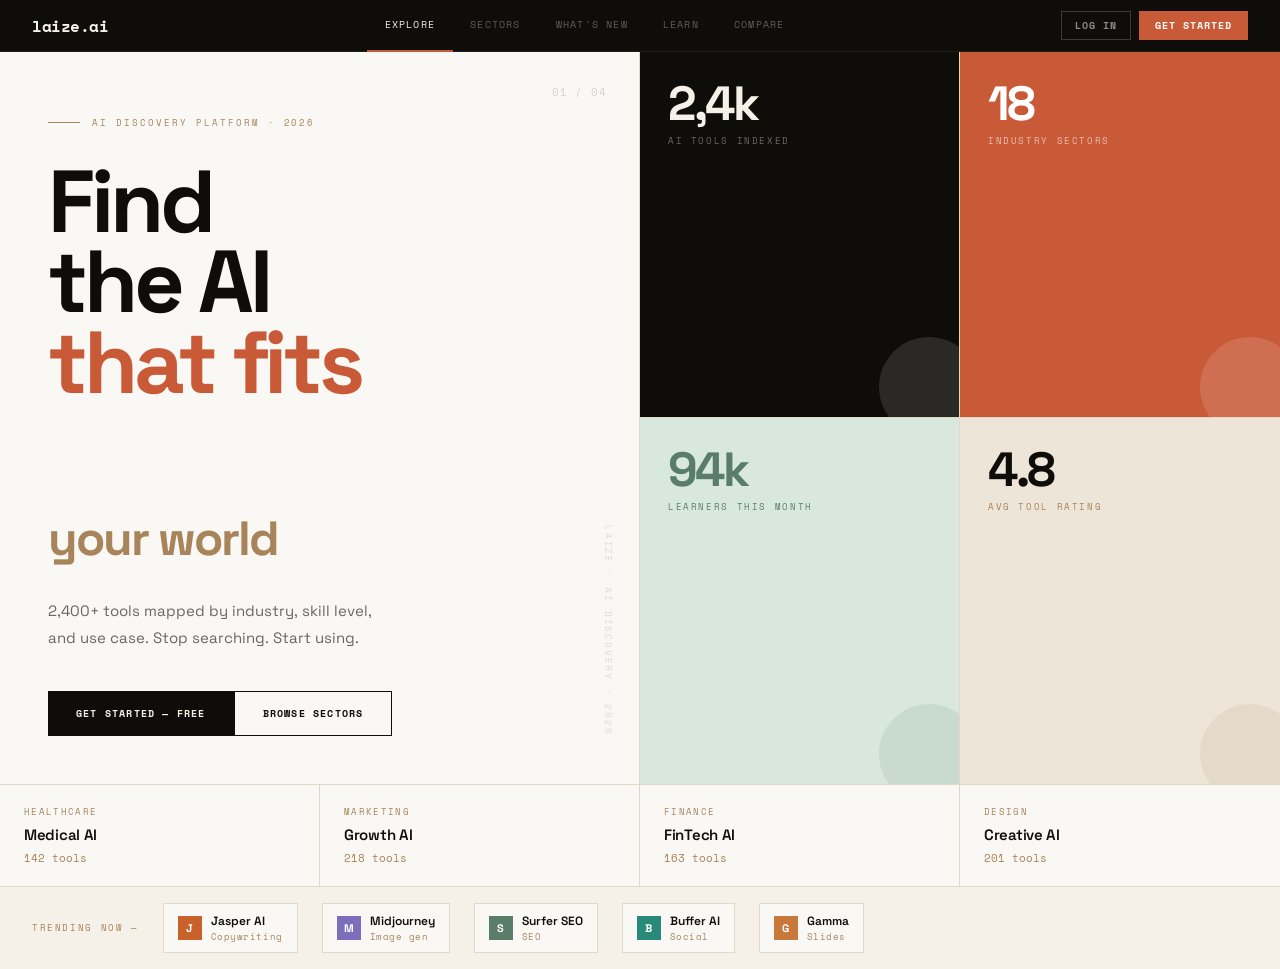
==== commit aa41607e: "index.html" ====
--- a/index.html
+++ b/index.html
@@ -392,7 +392,7 @@
 ══════════════════════════════ -->
 <div class="screen active" id="sc-b">
   <nav class="nav">
-    <a class="logo" href="index.html"><div class="logo-dot"></div>laize.ai</a>
+    <a class="logo" href="index.html">laize.ai</a>
     <ul class="nav-links">
       <li><a href="index.html" class="on">Explore</a></li>
       <li><a href="sectors.html">Sectors</a></li>
@@ -489,7 +489,7 @@
 ══════════════════════════════ -->
 <div class="screen" id="sc-ob">
   <nav class="nav">
-    <a class="logo" href="index.html"><div class="logo-dot"></div>laize.ai</a>
+    <a class="logo" href="index.html">laize.ai</a>
     <button class="pill ghost sm" onclick="go('sc-b')">← Back</button>
   </nav>
 
@@ -509,12 +509,12 @@
       <h2 class="ob-h">What best describes <em>you?</em></h2>
       <p class="ob-sub">We'll personalise your tool recommendations and learning path.</p>
       <div class="ob-grid">
-        <div class="ob-card" onclick="pick(this,'ob-b1')"><div class="ob-ci">📈</div><div class="ob-ct">Marketer</div><div class="ob-cs">Content, SEO, ads</div></div>
-        <div class="ob-card" onclick="pick(this,'ob-b1')"><div class="ob-ci">🎨</div><div class="ob-ct">Designer</div><div class="ob-cs">Visual, product, creative</div></div>
-        <div class="ob-card" onclick="pick(this,'ob-b1')"><div class="ob-ci">💻</div><div class="ob-ct">Developer</div><div class="ob-cs">Code, APIs, automation</div></div>
-        <div class="ob-card" onclick="pick(this,'ob-b1')"><div class="ob-ci">🏢</div><div class="ob-ct">Founder</div><div class="ob-cs">Strategy, ops, product</div></div>
-        <div class="ob-card" onclick="pick(this,'ob-b1')"><div class="ob-ci">🎓</div><div class="ob-ct">Student</div><div class="ob-cs">Learning, research</div></div>
-        <div class="ob-card" onclick="pick(this,'ob-b1')"><div class="ob-ci">🩺</div><div class="ob-ct">Healthcare</div><div class="ob-cs">Clinical, research</div></div>
+        <div class="ob-card" onclick="pick(this,'ob-b1')"><div class="ob-ct">Marketer</div><div class="ob-cs">Content, SEO, ads</div></div>
+        <div class="ob-card" onclick="pick(this,'ob-b1')"><div class="ob-ct">Designer</div><div class="ob-cs">Visual, product, creative</div></div>
+        <div class="ob-card" onclick="pick(this,'ob-b1')"><div class="ob-ct">Developer</div><div class="ob-cs">Code, APIs, automation</div></div>
+        <div class="ob-card" onclick="pick(this,'ob-b1')"><div class="ob-ct">Founder</div><div class="ob-cs">Strategy, ops, product</div></div>
+        <div class="ob-card" onclick="pick(this,'ob-b1')"><div class="ob-ct">Student</div><div class="ob-cs">Learning, research</div></div>
+        <div class="ob-card" onclick="pick(this,'ob-b1')"><div class="ob-ct">Healthcare</div><div class="ob-cs">Clinical, research</div></div>
       </div>
       <div class="ob-foot">
         <span class="ob-skip" onclick="goStep2()">Skip for now</span>
@@ -527,12 +527,12 @@
       <h2 class="ob-h">Pick your first <em>sector</em></h2>
       <p class="ob-sub">You can always add more later.</p>
       <div class="ob-grid">
-        <div class="ob-card" onclick="pick(this,'ob-b2')"><div class="ob-ci">📈</div><div class="ob-ct">Marketing</div><div class="ob-cs">218 tools</div></div>
-        <div class="ob-card" onclick="pick(this,'ob-b2')"><div class="ob-ci">🩺</div><div class="ob-ct">Healthcare</div><div class="ob-cs">142 tools</div></div>
-        <div class="ob-card" onclick="pick(this,'ob-b2')"><div class="ob-ci">💰</div><div class="ob-ct">Finance</div><div class="ob-cs">163 tools</div></div>
-        <div class="ob-card" onclick="pick(this,'ob-b2')"><div class="ob-ci">🎨</div><div class="ob-ct">Design</div><div class="ob-cs">201 tools</div></div>
-        <div class="ob-card" onclick="pick(this,'ob-b2')"><div class="ob-ci">⚖️</div><div class="ob-ct">Legal</div><div class="ob-cs">97 tools</div></div>
-        <div class="ob-card" onclick="pick(this,'ob-b2')"><div class="ob-ci">🎓</div><div class="ob-ct">Education</div><div class="ob-cs">186 tools</div></div>
+        <div class="ob-card" onclick="pick(this,'ob-b2')"><div class="ob-ct">Marketing</div><div class="ob-cs">218 tools</div></div>
+        <div class="ob-card" onclick="pick(this,'ob-b2')"><div class="ob-ct">Healthcare</div><div class="ob-cs">142 tools</div></div>
+        <div class="ob-card" onclick="pick(this,'ob-b2')"><div class="ob-ct">Finance</div><div class="ob-cs">163 tools</div></div>
+        <div class="ob-card" onclick="pick(this,'ob-b2')"><div class="ob-ct">Design</div><div class="ob-cs">201 tools</div></div>
+        <div class="ob-card" onclick="pick(this,'ob-b2')"><div class="ob-ct">Legal</div><div class="ob-cs">97 tools</div></div>
+        <div class="ob-card" onclick="pick(this,'ob-b2')"><div class="ob-ct">Education</div><div class="ob-cs">186 tools</div></div>
       </div>
       <div class="ob-foot">
         <span class="ob-skip" onclick="go('sc-a')">Skip for now</span>
@@ -548,7 +548,7 @@
 ══════════════════════════════ -->
 <div class="screen" id="sc-a">
   <nav class="nav">
-    <a class="logo" href="index.html"><div class="logo-dot"></div>laize.ai</a>
+    <a class="logo" href="index.html">laize.ai</a>
     <ul class="nav-links">
       <li><a href="index.html" class="on">Explore</a></li>
       <li><a href="sectors.html">Sectors</a></li>
@@ -564,7 +564,7 @@
 
   <div class="shell">
     <aside class="sb">
-      <div class="sb-logo"><div class="sb-logo-dot"></div>laize.ai</div>
+      <div class="sb-logo">laize.ai</div>
       <a class="snav on"  href="index.html">   <div class="sdot"></div>Explore</a>
       <a class="snav"     href="sectors.html"> <div class="sdot"></div>Sectors</a>
       <a class="snav"     href="compare.html"> <div class="sdot"></div>Compare</a>
@@ -631,7 +631,7 @@
 ══════════════════════════════ -->
 <div class="screen" id="sc-c">
   <nav class="nav">
-    <a class="logo" href="index.html"><div class="logo-dot"></div>laize.ai</a>
+    <a class="logo" href="index.html">laize.ai</a>
     <ul class="nav-links">
       <li><a href="index.html">Explore</a></li>
       <li><a href="sectors.html">Sectors</a></li>
@@ -647,7 +647,7 @@
 
   <div class="shell">
     <aside class="sb">
-      <div class="sb-logo"><div class="sb-logo-dot"></div>laize.ai</div>
+      <div class="sb-logo">laize.ai</div>
       <a class="snav"     href="index.html">   <div class="sdot"></div>Explore</a>
       <a class="snav"     href="sectors.html"> <div class="sdot"></div>Sectors</a>
       <a class="snav"     href="compare.html"> <div class="sdot"></div>Compare</a>
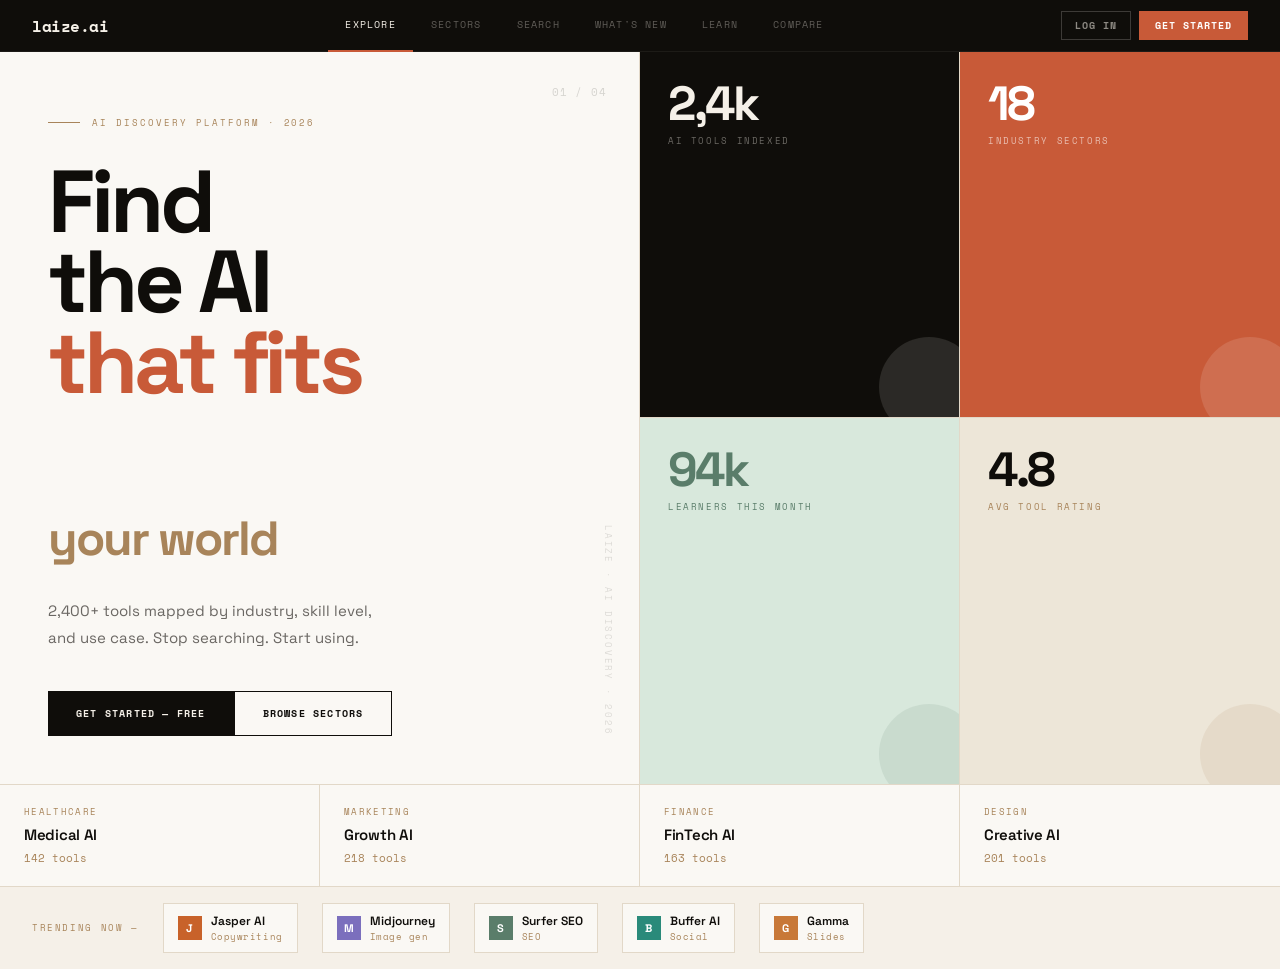
==== commit 19f73a4f: "index.html" ====
--- a/index.html
+++ b/index.html
@@ -396,6 +396,7 @@
     <ul class="nav-links">
       <li><a href="index.html" class="on">Explore</a></li>
       <li><a href="sectors.html">Sectors</a></li>
+      <li><a href="search.html">Search</a></li>
       <li><a href="whats-new.html">What's new</a></li>
       <li><a href="learn.html">Learn</a></li>
       <li><a href="compare.html">Compare</a></li>
@@ -552,6 +553,7 @@
     <ul class="nav-links">
       <li><a href="index.html" class="on">Explore</a></li>
       <li><a href="sectors.html">Sectors</a></li>
+      <li><a href="search.html">Search</a></li>
       <li><a href="whats-new.html">What's new</a></li>
       <li><a href="learn.html">Learn</a></li>
       <li><a href="compare.html">Compare</a></li>
@@ -635,6 +637,7 @@
     <ul class="nav-links">
       <li><a href="index.html">Explore</a></li>
       <li><a href="sectors.html">Sectors</a></li>
+      <li><a href="search.html">Search</a></li>
       <li><a href="whats-new.html">What's new</a></li>
       <li><a href="learn.html">Learn</a></li>
       <li><a href="compare.html" class="on">Dashboard</a></li>
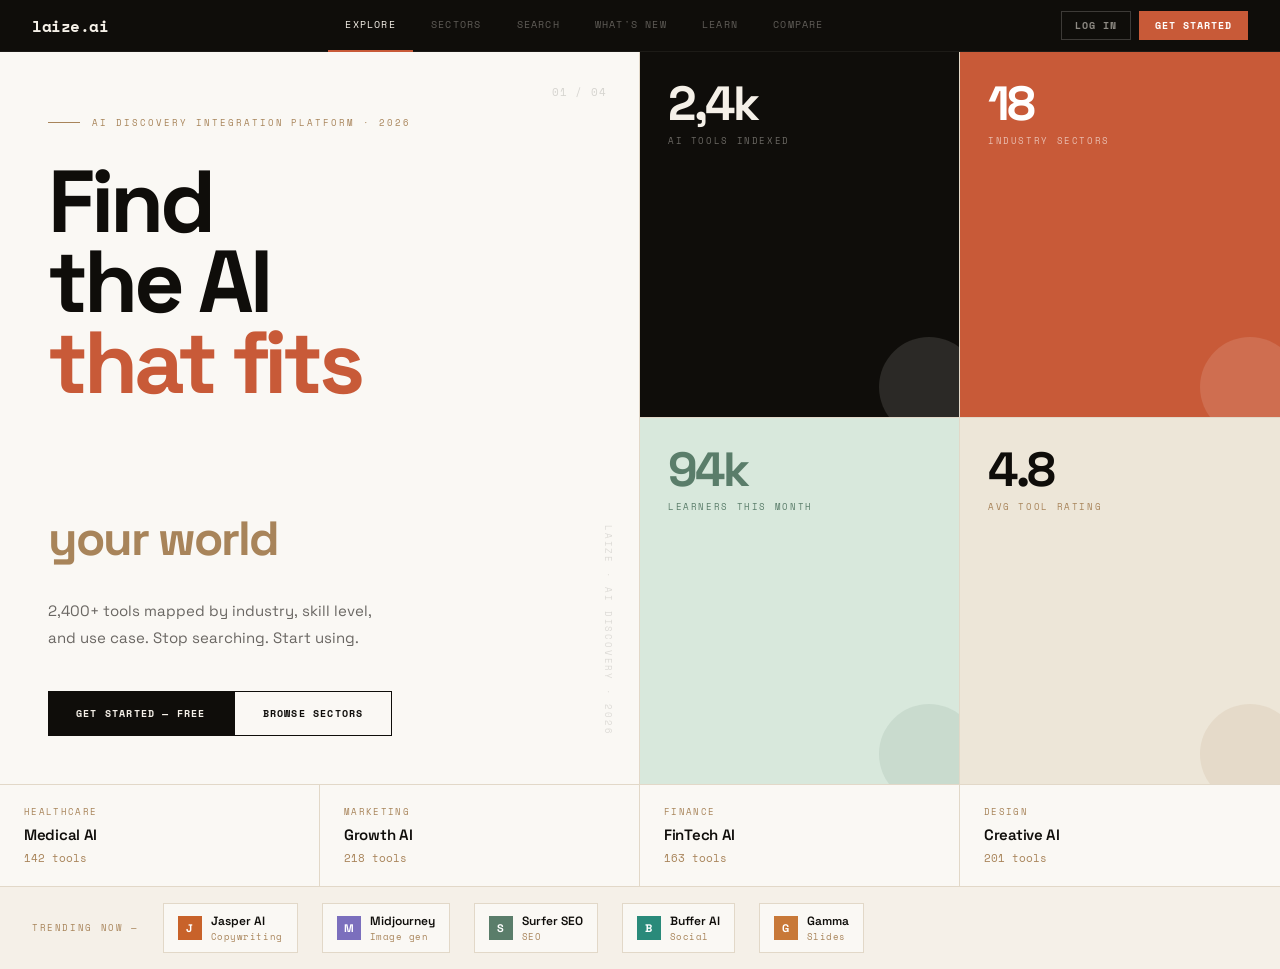
==== commit 7b2e8da0: "index.html" ====
--- a/index.html
+++ b/index.html
@@ -410,7 +410,7 @@
   <div class="hero">
     <div class="hero-left">
       <div>
-        <div class="hero-eyebrow">AI discovery platform · 2026</div>
+        <div class="hero-eyebrow">AI discovery integration platform · 2026</div>
         <div class="hero-num">01 / 04</div>
       </div>
       <div>
